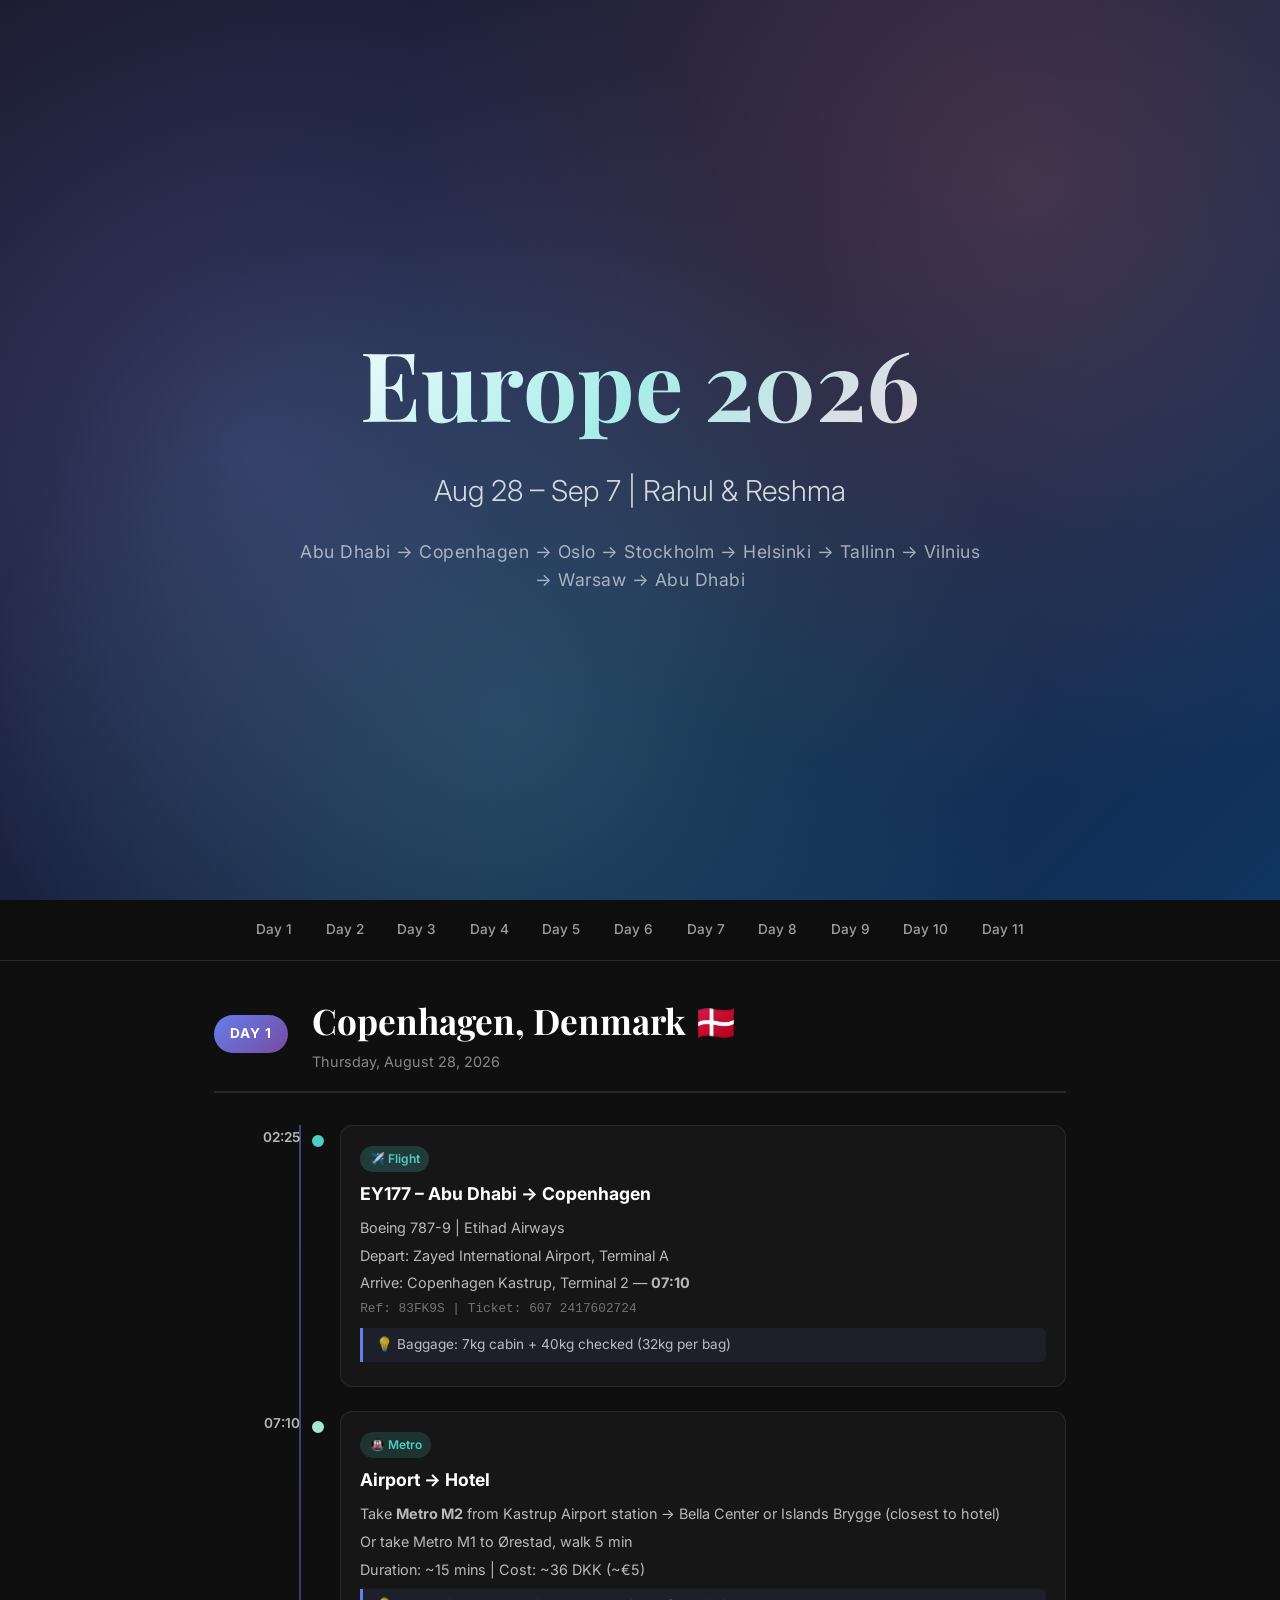
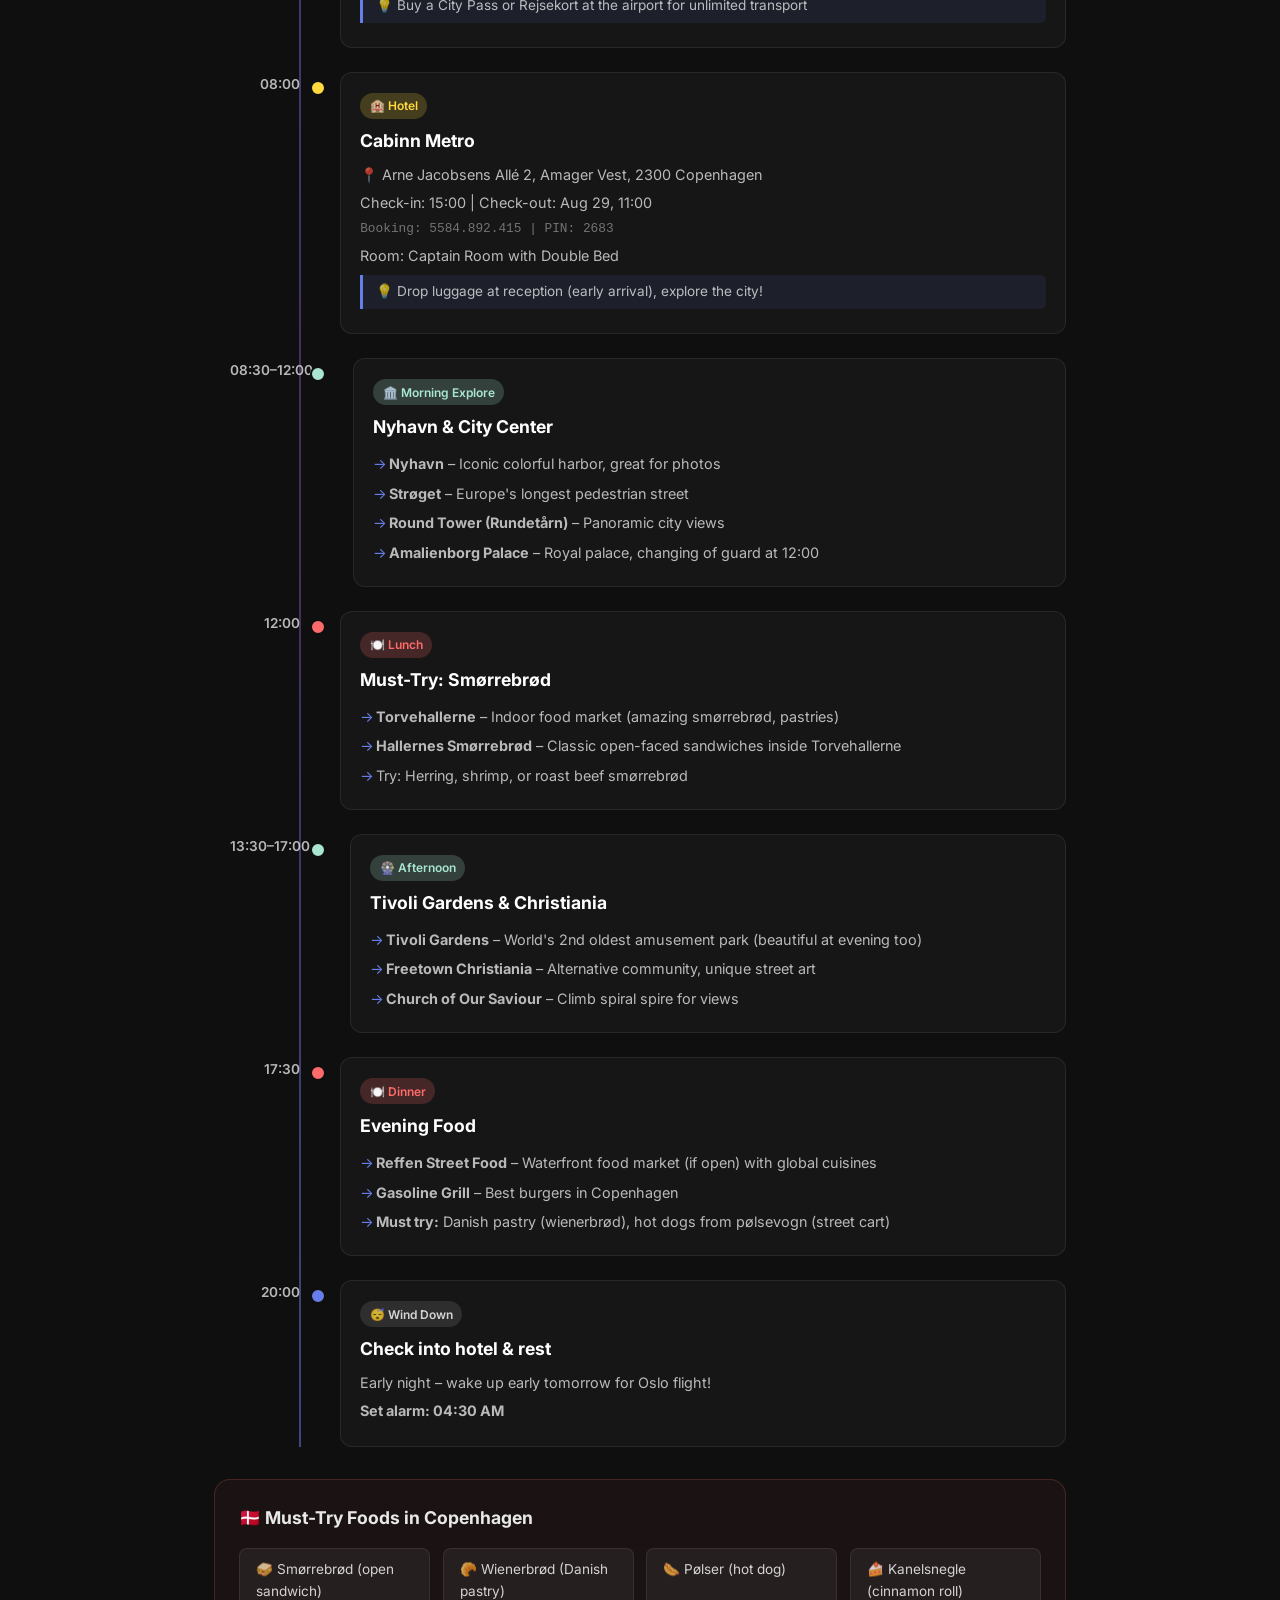
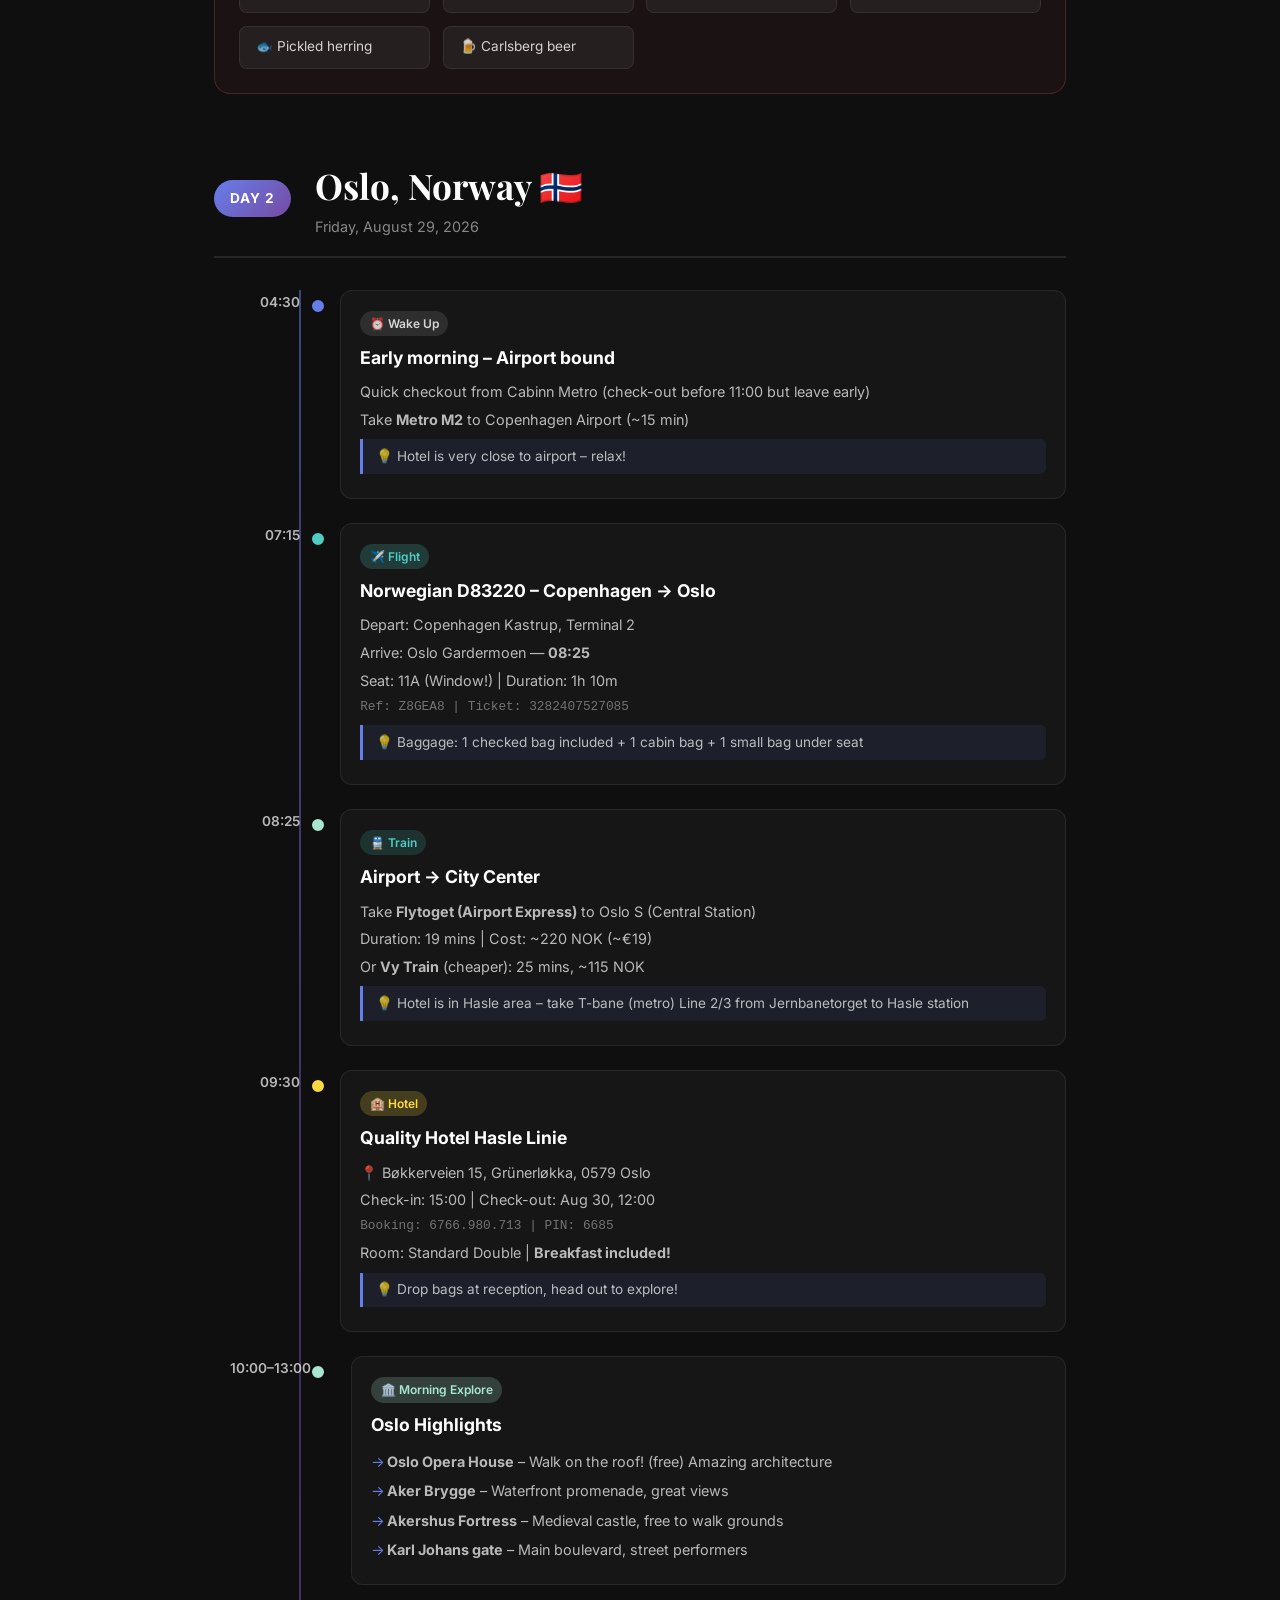
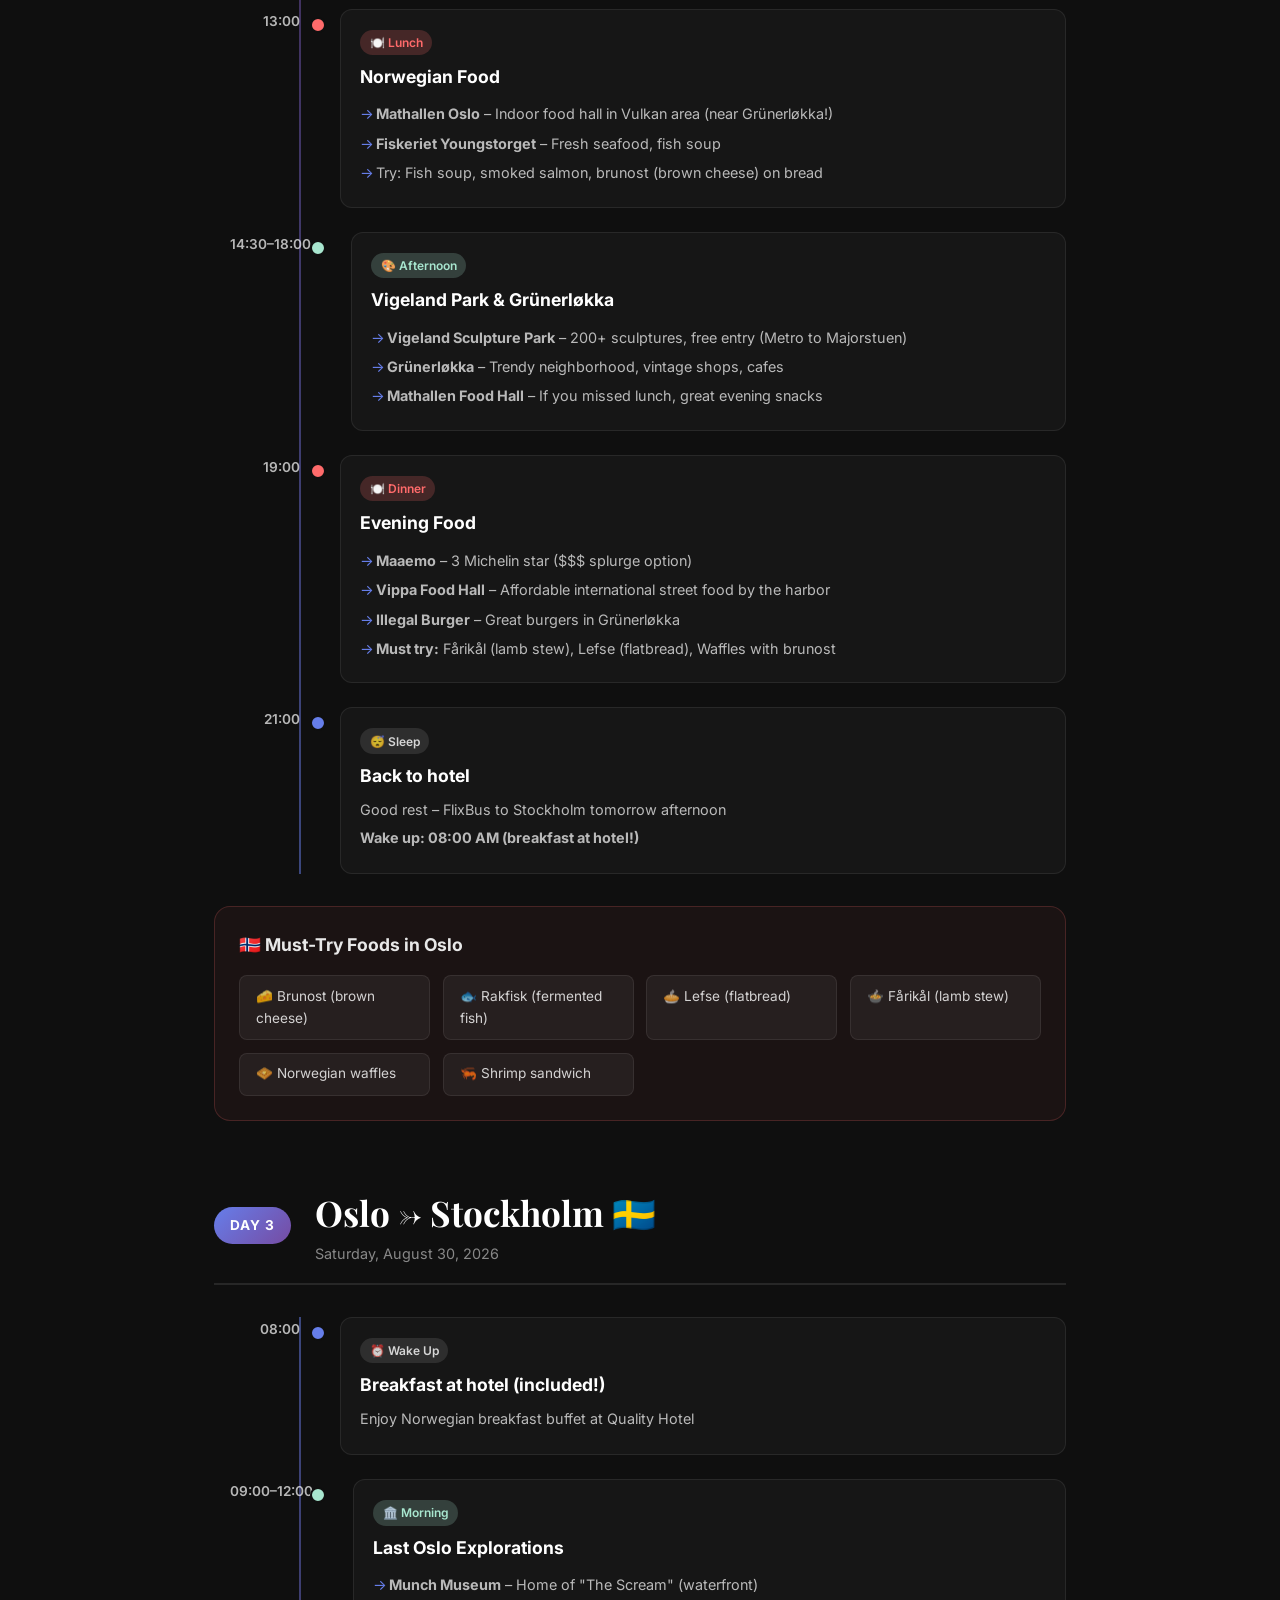
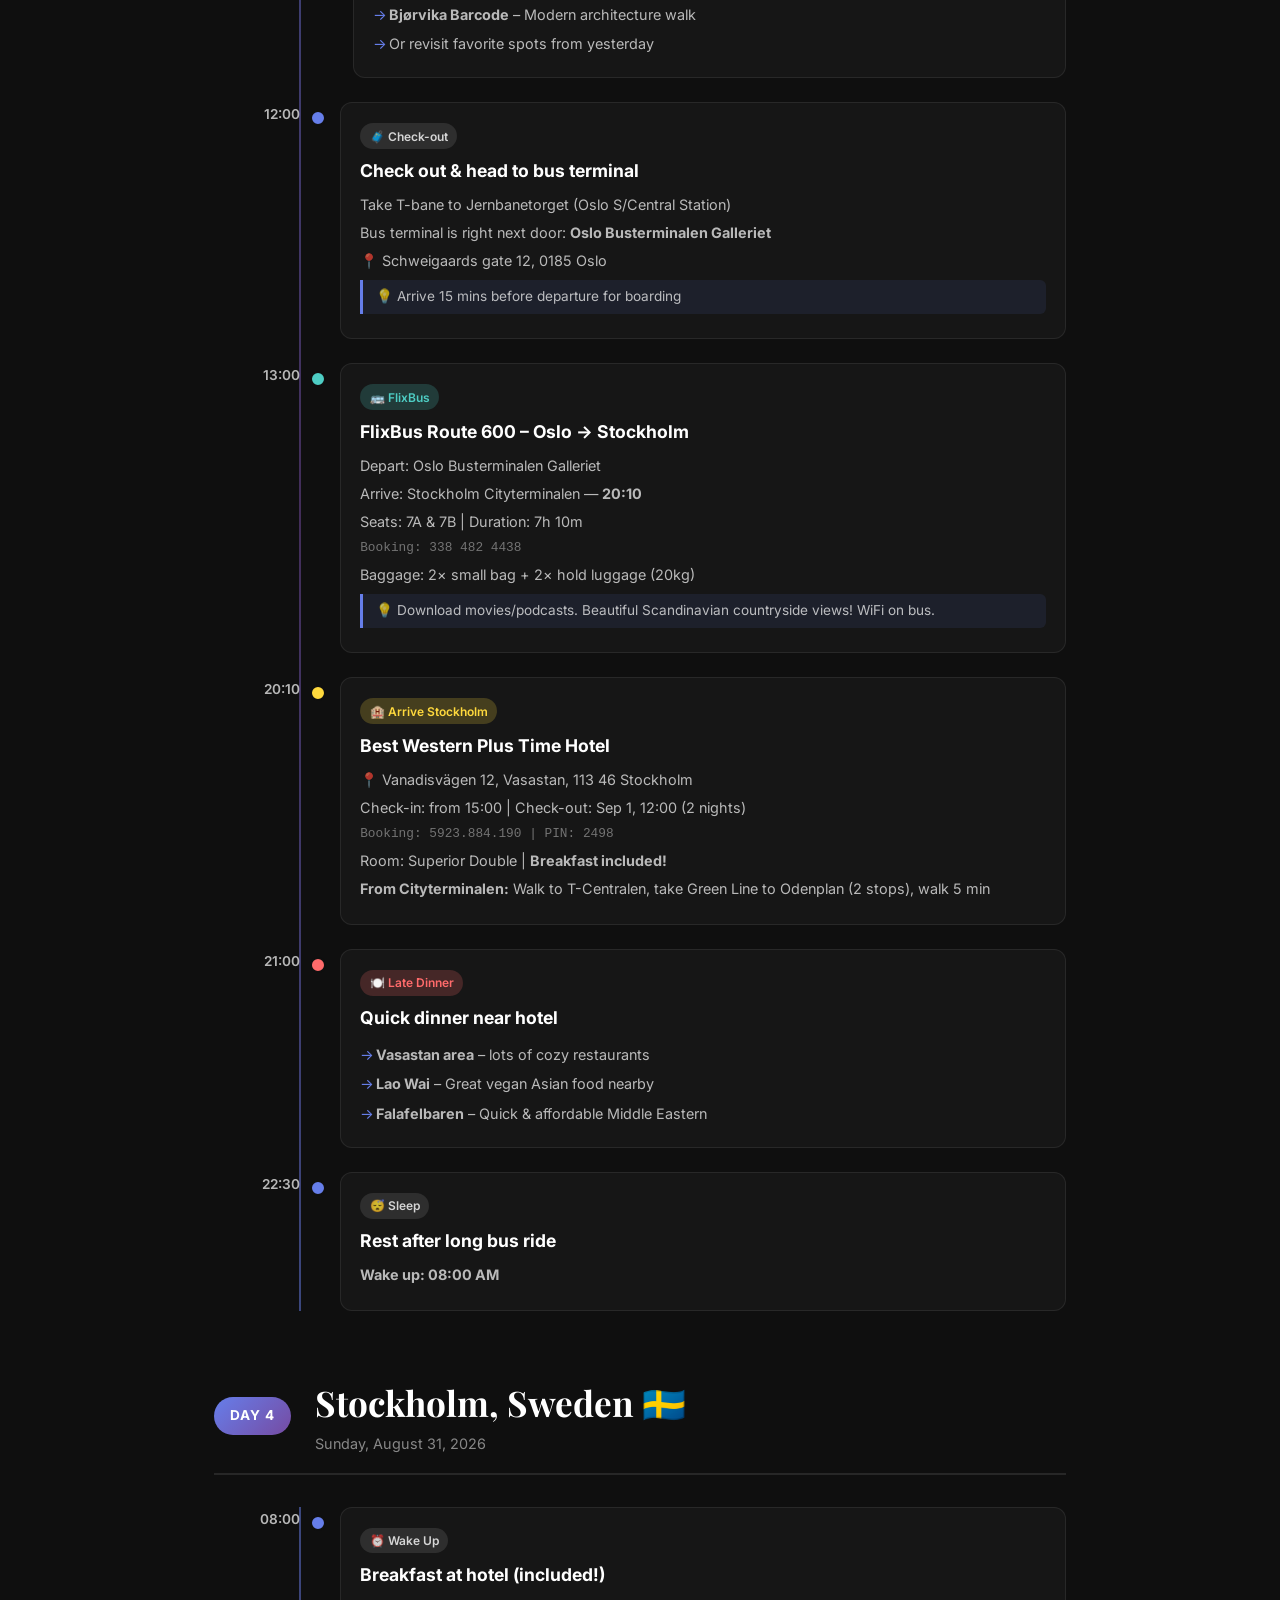
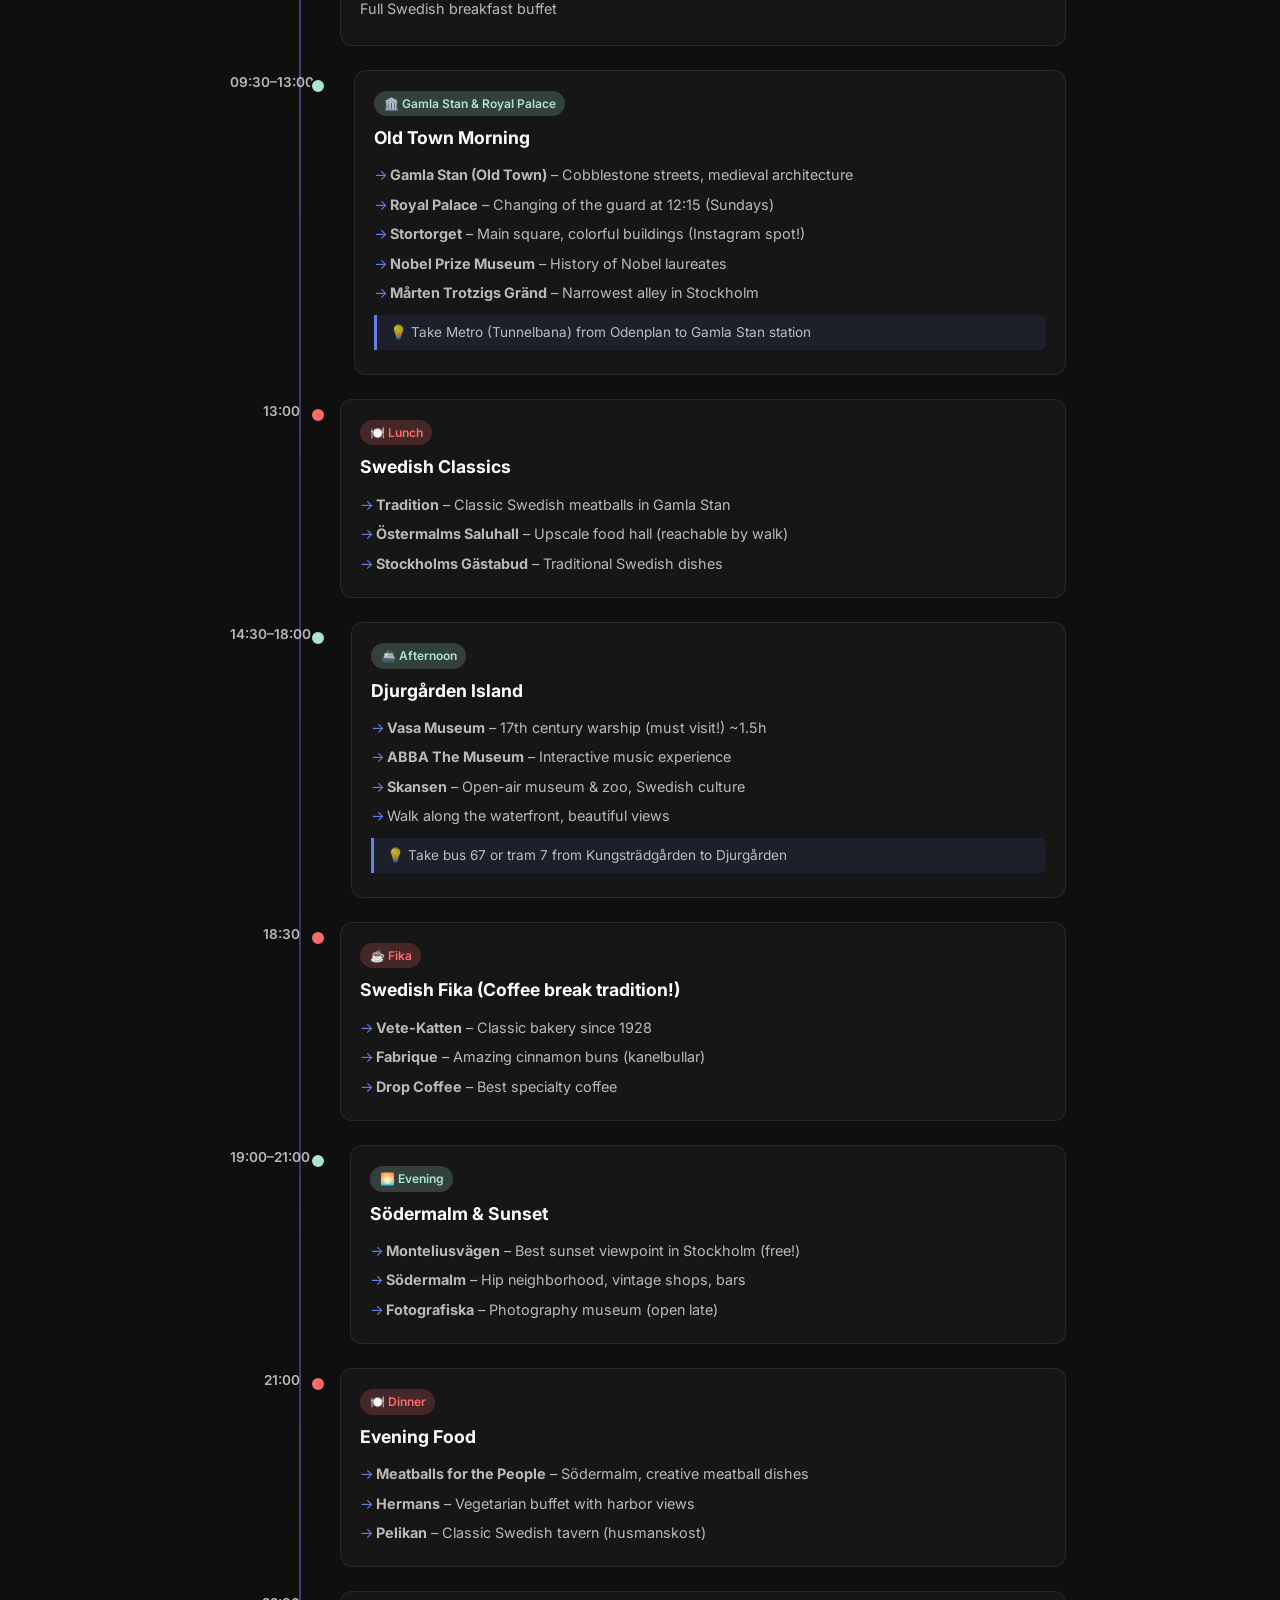
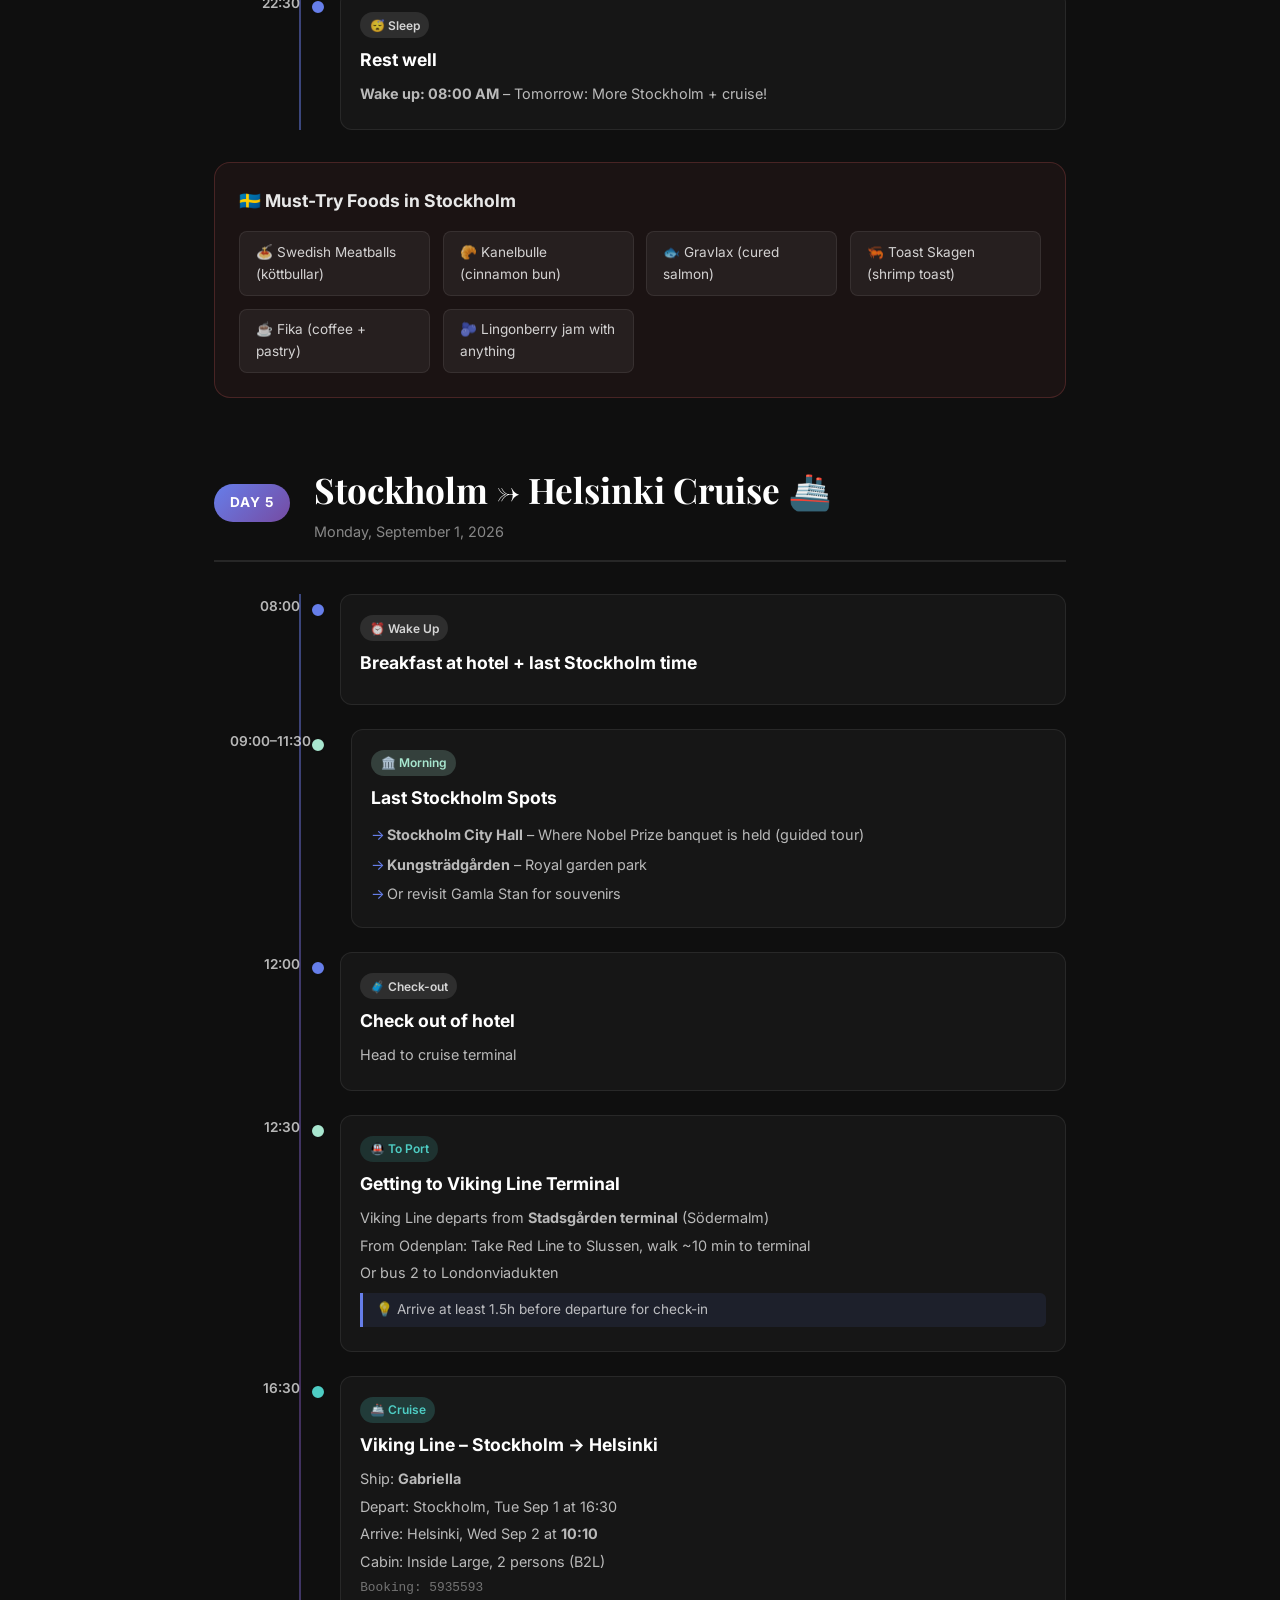
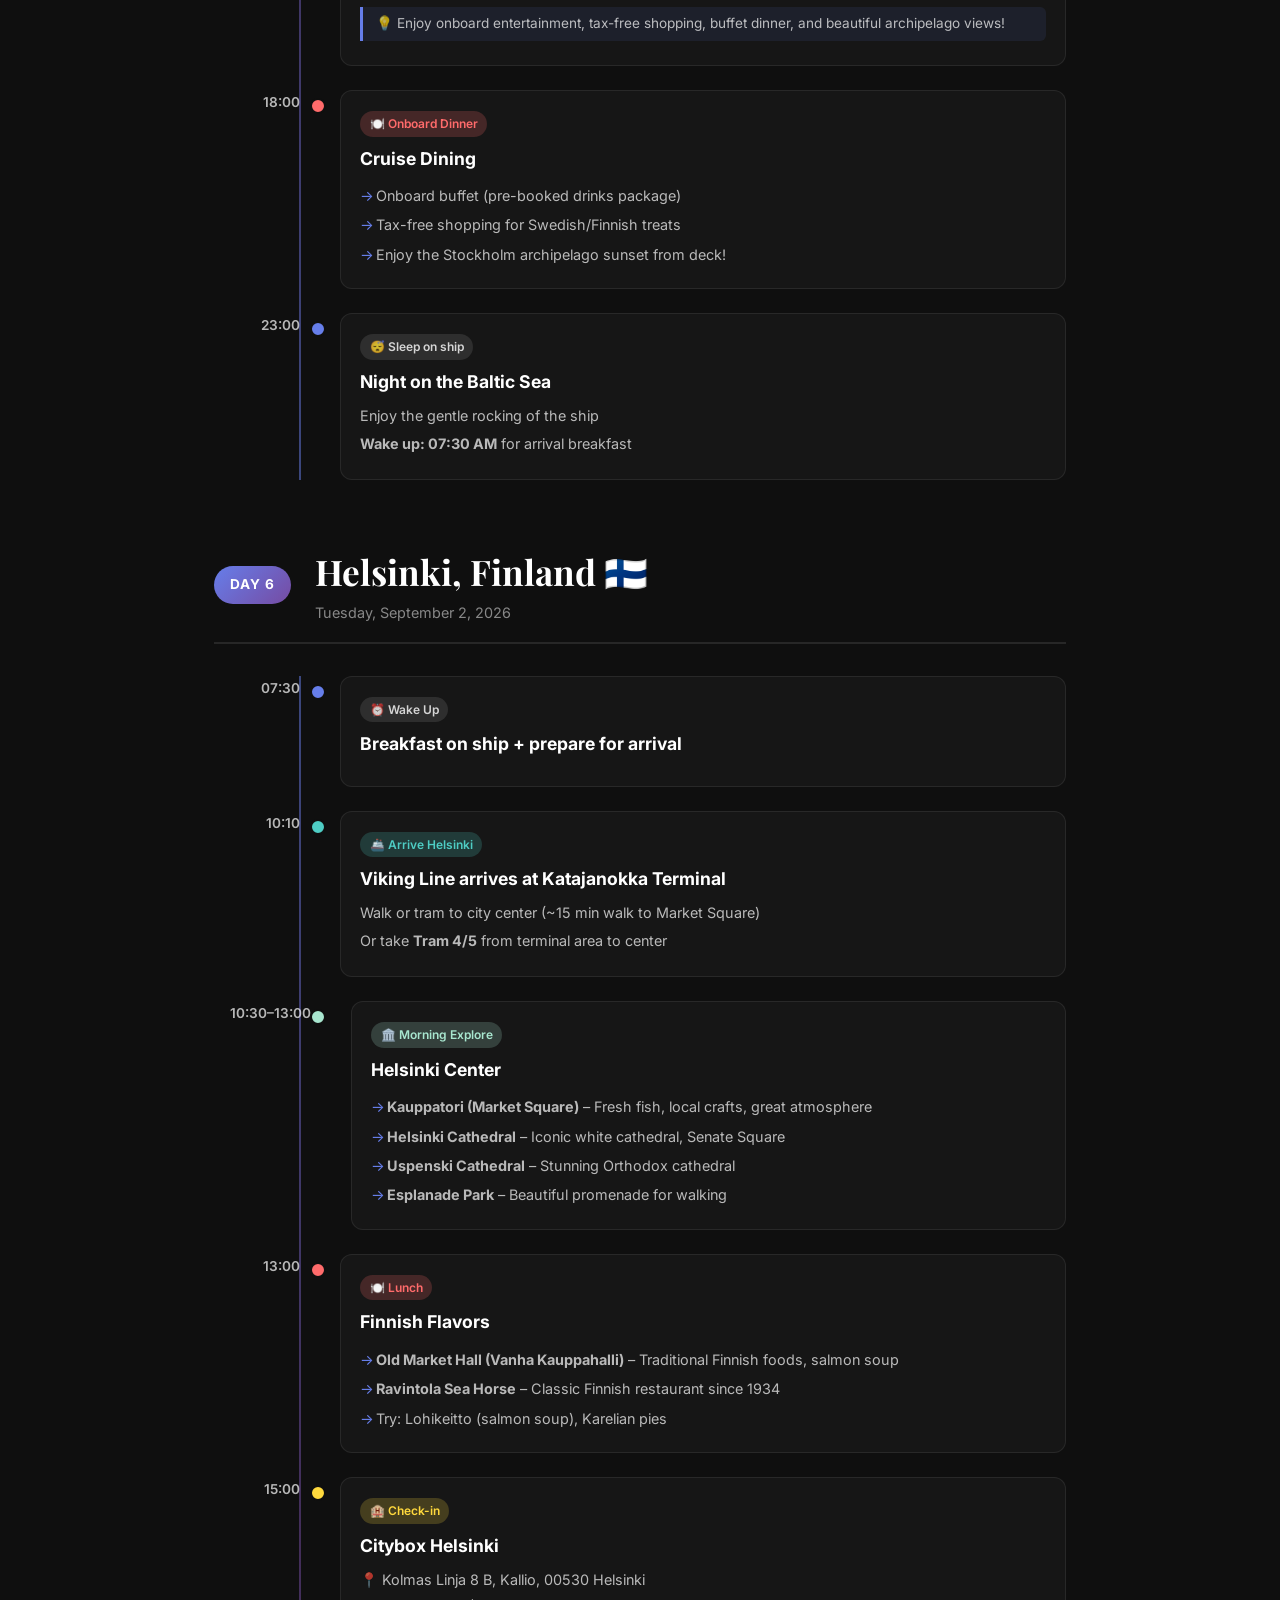
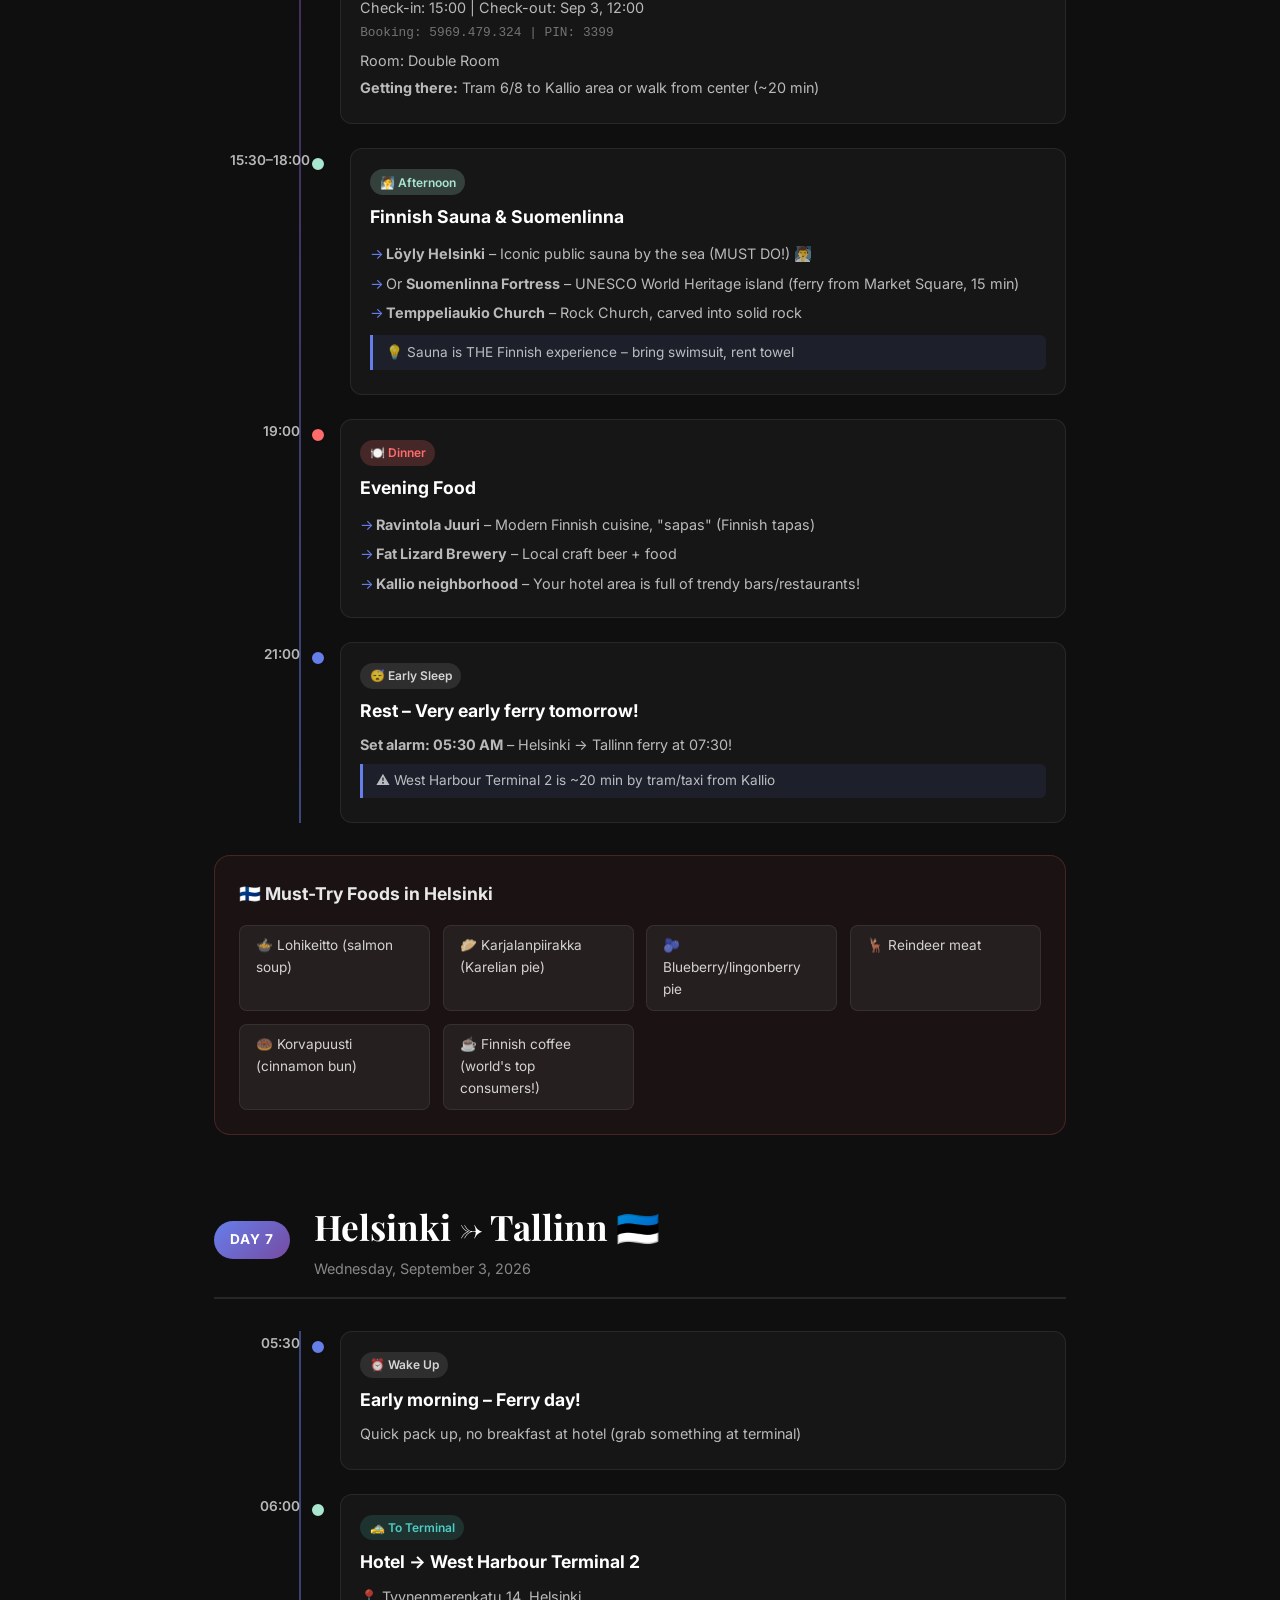
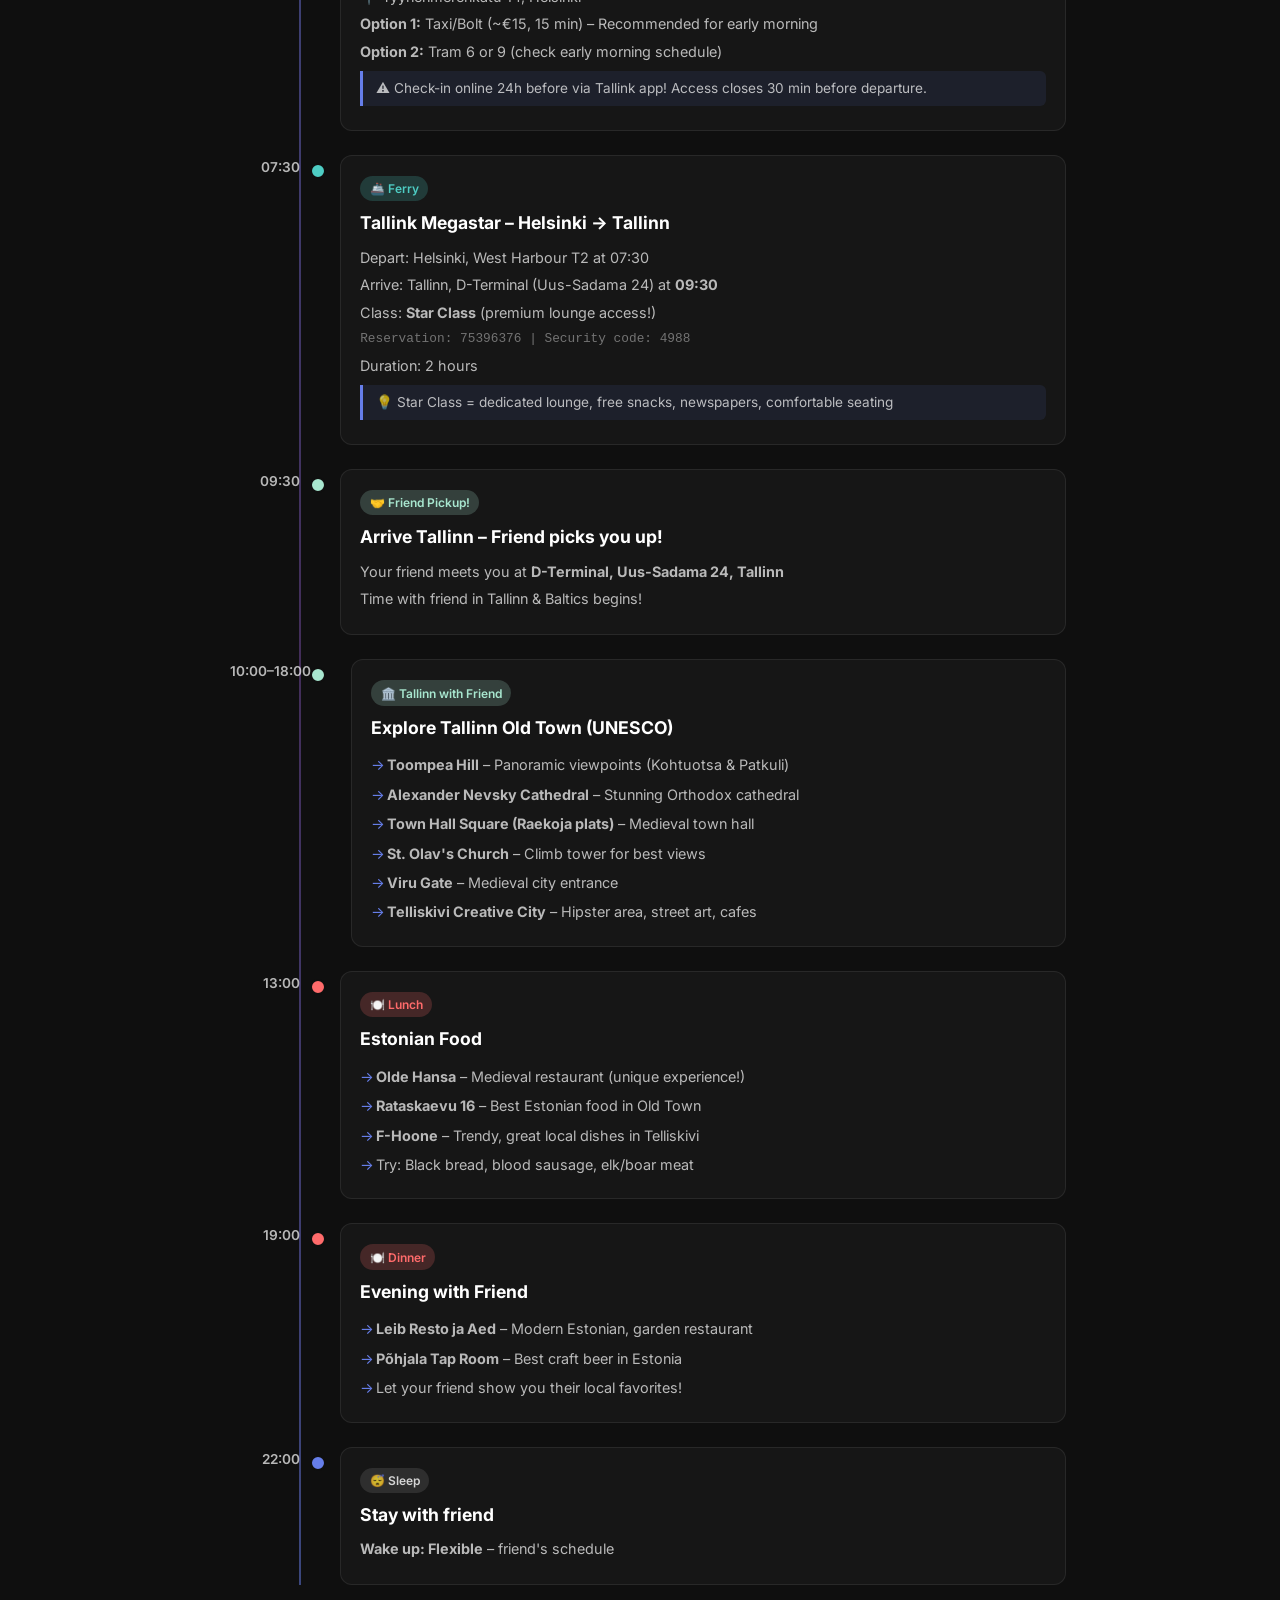
==== index.html @ aca9e987 "Initial commit: EU Trip 2026 travel website with full itinerary" ====
<!DOCTYPE html>
<html lang="en">
<head>
    <meta charset="UTF-8">
    <meta name="viewport" content="width=device-width, initial-scale=1.0">
    <title>EU Trip 2026 | Aug-Sep Itinerary</title>
    <link rel="stylesheet" href="style.css">
    <link rel="preconnect" href="https://fonts.googleapis.com">
    <link rel="preconnect" href="https://fonts.gstatic.com" crossorigin>
    <link href="https://fonts.googleapis.com/css2?family=Playfair+Display:wght@700&family=Inter:wght@300;400;500;600&display=swap" rel="stylesheet">
</head>
<body>
    <header class="hero">
        <div class="hero-overlay"></div>
        <div class="hero-content">
            <h1>Europe 2026</h1>
            <p class="subtitle">Aug 28 – Sep 7 | Rahul & Reshma</p>
            <p class="route-preview">Abu Dhabi → Copenhagen → Oslo → Stockholm → Helsinki → Tallinn → Vilnius → Warsaw → Abu Dhabi</p>
        </div>
    </header>

    <nav class="sticky-nav" id="navbar">
        <div class="nav-container">
            <a href="#day1">Day 1</a>
            <a href="#day2">Day 2</a>
            <a href="#day3">Day 3</a>
            <a href="#day4">Day 4</a>
            <a href="#day5">Day 5</a>
            <a href="#day6">Day 6</a>
            <a href="#day7">Day 7</a>
            <a href="#day8">Day 8</a>
            <a href="#day9">Day 9</a>
            <a href="#day10">Day 10</a>
            <a href="#day11">Day 11</a>
        </div>
    </nav>

    <main class="container">

        <!-- DAY 1: Aug 28 - Copenhagen -->
        <section class="day-card" id="day1">
            <div class="day-header">
                <div class="day-number">Day 1</div>
                <div class="day-info">
                    <h2>Copenhagen, Denmark 🇩🇰</h2>
                    <span class="date">Thursday, August 28, 2026</span>
                </div>
            </div>

            <div class="timeline">
                <div class="timeline-item transport">
                    <div class="time">02:25</div>
                    <div class="details">
                        <span class="badge flight">✈️ Flight</span>
                        <h3>EY177 – Abu Dhabi → Copenhagen</h3>
                        <p>Boeing 787-9 | Etihad Airways</p>
                        <p>Depart: Zayed International Airport, Terminal A</p>
                        <p>Arrive: Copenhagen Kastrup, Terminal 2 — <strong>07:10</strong></p>
                        <p class="ref">Ref: 83FK9S | Ticket: 607 2417602724</p>
                        <p class="tip">💡 Baggage: 7kg cabin + 40kg checked (32kg per bag)</p>
                    </div>
                </div>

                <div class="timeline-item activity">
                    <div class="time">07:10</div>
                    <div class="details">
                        <span class="badge transport-badge">🚇 Metro</span>
                        <h3>Airport → Hotel</h3>
                        <p>Take <strong>Metro M2</strong> from Kastrup Airport station → Bella Center or Islands Brygge (closest to hotel)</p>
                        <p>Or take Metro M1 to Ørestad, walk 5 min</p>
                        <p>Duration: ~15 mins | Cost: ~36 DKK (~€5)</p>
                        <p class="tip">💡 Buy a City Pass or Rejsekort at the airport for unlimited transport</p>
                    </div>
                </div>

                <div class="timeline-item stay">
                    <div class="time">08:00</div>
                    <div class="details">
                        <span class="badge hotel">🏨 Hotel</span>
                        <h3>Cabinn Metro</h3>
                        <p>📍 Arne Jacobsens Allé 2, Amager Vest, 2300 Copenhagen</p>
                        <p>Check-in: 15:00 | Check-out: Aug 29, 11:00</p>
                        <p class="ref">Booking: 5584.892.415 | PIN: 2683</p>
                        <p>Room: Captain Room with Double Bed</p>
                        <p class="tip">💡 Drop luggage at reception (early arrival), explore the city!</p>
                    </div>
                </div>

                <div class="timeline-item activity">
                    <div class="time">08:30–12:00</div>
                    <div class="details">
                        <span class="badge explore">🏛️ Morning Explore</span>
                        <h3>Nyhavn & City Center</h3>
                        <ul>
                            <li><strong>Nyhavn</strong> – Iconic colorful harbor, great for photos</li>
                            <li><strong>Strøget</strong> – Europe's longest pedestrian street</li>
                            <li><strong>Round Tower (Rundetårn)</strong> – Panoramic city views</li>
                            <li><strong>Amalienborg Palace</strong> – Royal palace, changing of guard at 12:00</li>
                        </ul>
                    </div>
                </div>

                <div class="timeline-item food">
                    <div class="time">12:00</div>
                    <div class="details">
                        <span class="badge food-badge">🍽️ Lunch</span>
                        <h3>Must-Try: Smørrebrød</h3>
                        <ul>
                            <li><strong>Torvehallerne</strong> – Indoor food market (amazing smørrebrød, pastries)</li>
                            <li><strong>Hallernes Smørrebrød</strong> – Classic open-faced sandwiches inside Torvehallerne</li>
                            <li>Try: Herring, shrimp, or roast beef smørrebrød</li>
                        </ul>
                    </div>
                </div>

                <div class="timeline-item activity">
                    <div class="time">13:30–17:00</div>
                    <div class="details">
                        <span class="badge explore">🎡 Afternoon</span>
                        <h3>Tivoli Gardens & Christiania</h3>
                        <ul>
                            <li><strong>Tivoli Gardens</strong> – World's 2nd oldest amusement park (beautiful at evening too)</li>
                            <li><strong>Freetown Christiania</strong> – Alternative community, unique street art</li>
                            <li><strong>Church of Our Saviour</strong> – Climb spiral spire for views</li>
                        </ul>
                    </div>
                </div>

                <div class="timeline-item food">
                    <div class="time">17:30</div>
                    <div class="details">
                        <span class="badge food-badge">🍽️ Dinner</span>
                        <h3>Evening Food</h3>
                        <ul>
                            <li><strong>Reffen Street Food</strong> – Waterfront food market (if open) with global cuisines</li>
                            <li><strong>Gasoline Grill</strong> – Best burgers in Copenhagen</li>
                            <li><strong>Must try:</strong> Danish pastry (wienerbrød), hot dogs from pølsevogn (street cart)</li>
                        </ul>
                    </div>
                </div>

                <div class="timeline-item">
                    <div class="time">20:00</div>
                    <div class="details">
                        <span class="badge">😴 Wind Down</span>
                        <h3>Check into hotel & rest</h3>
                        <p>Early night – wake up early tomorrow for Oslo flight!</p>
                        <p><strong>Set alarm: 04:30 AM</strong></p>
                    </div>
                </div>
            </div>

            <div class="must-eat">
                <h4>🇩🇰 Must-Try Foods in Copenhagen</h4>
                <div class="food-grid">
                    <div class="food-item">🥪 Smørrebrød (open sandwich)</div>
                    <div class="food-item">🥐 Wienerbrød (Danish pastry)</div>
                    <div class="food-item">🌭 Pølser (hot dog)</div>
                    <div class="food-item">🍰 Kanelsnegle (cinnamon roll)</div>
                    <div class="food-item">🐟 Pickled herring</div>
                    <div class="food-item">🍺 Carlsberg beer</div>
                </div>
            </div>
        </section>

        <!-- DAY 2: Aug 29 - Oslo -->
        <section class="day-card" id="day2">
            <div class="day-header">
                <div class="day-number">Day 2</div>
                <div class="day-info">
                    <h2>Oslo, Norway 🇳🇴</h2>
                    <span class="date">Friday, August 29, 2026</span>
                </div>
            </div>

            <div class="timeline">
                <div class="timeline-item">
                    <div class="time">04:30</div>
                    <div class="details">
                        <span class="badge">⏰ Wake Up</span>
                        <h3>Early morning – Airport bound</h3>
                        <p>Quick checkout from Cabinn Metro (check-out before 11:00 but leave early)</p>
                        <p>Take <strong>Metro M2</strong> to Copenhagen Airport (~15 min)</p>
                        <p class="tip">💡 Hotel is very close to airport – relax!</p>
                    </div>
                </div>

                <div class="timeline-item transport">
                    <div class="time">07:15</div>
                    <div class="details">
                        <span class="badge flight">✈️ Flight</span>
                        <h3>Norwegian D83220 – Copenhagen → Oslo</h3>
                        <p>Depart: Copenhagen Kastrup, Terminal 2</p>
                        <p>Arrive: Oslo Gardermoen — <strong>08:25</strong></p>
                        <p>Seat: 11A (Window!) | Duration: 1h 10m</p>
                        <p class="ref">Ref: Z8GEA8 | Ticket: 3282407527085</p>
                        <p class="tip">💡 Baggage: 1 checked bag included + 1 cabin bag + 1 small bag under seat</p>
                    </div>
                </div>

                <div class="timeline-item activity">
                    <div class="time">08:25</div>
                    <div class="details">
                        <span class="badge transport-badge">🚆 Train</span>
                        <h3>Airport → City Center</h3>
                        <p>Take <strong>Flytoget (Airport Express)</strong> to Oslo S (Central Station)</p>
                        <p>Duration: 19 mins | Cost: ~220 NOK (~€19)</p>
                        <p>Or <strong>Vy Train</strong> (cheaper): 25 mins, ~115 NOK</p>
                        <p class="tip">💡 Hotel is in Hasle area – take T-bane (metro) Line 2/3 from Jernbanetorget to Hasle station</p>
                    </div>
                </div>

                <div class="timeline-item stay">
                    <div class="time">09:30</div>
                    <div class="details">
                        <span class="badge hotel">🏨 Hotel</span>
                        <h3>Quality Hotel Hasle Linie</h3>
                        <p>📍 Bøkkerveien 15, Grünerløkka, 0579 Oslo</p>
                        <p>Check-in: 15:00 | Check-out: Aug 30, 12:00</p>
                        <p class="ref">Booking: 6766.980.713 | PIN: 6685</p>
                        <p>Room: Standard Double | <strong>Breakfast included!</strong></p>
                        <p class="tip">💡 Drop bags at reception, head out to explore!</p>
                    </div>
                </div>

                <div class="timeline-item activity">
                    <div class="time">10:00–13:00</div>
                    <div class="details">
                        <span class="badge explore">🏛️ Morning Explore</span>
                        <h3>Oslo Highlights</h3>
                        <ul>
                            <li><strong>Oslo Opera House</strong> – Walk on the roof! (free) Amazing architecture</li>
                            <li><strong>Aker Brygge</strong> – Waterfront promenade, great views</li>
                            <li><strong>Akershus Fortress</strong> – Medieval castle, free to walk grounds</li>
                            <li><strong>Karl Johans gate</strong> – Main boulevard, street performers</li>
                        </ul>
                    </div>
                </div>

                <div class="timeline-item food">
                    <div class="time">13:00</div>
                    <div class="details">
                        <span class="badge food-badge">🍽️ Lunch</span>
                        <h3>Norwegian Food</h3>
                        <ul>
                            <li><strong>Mathallen Oslo</strong> – Indoor food hall in Vulkan area (near Grünerløkka!)</li>
                            <li><strong>Fiskeriet Youngstorget</strong> – Fresh seafood, fish soup</li>
                            <li>Try: Fish soup, smoked salmon, brunost (brown cheese) on bread</li>
                        </ul>
                    </div>
                </div>

                <div class="timeline-item activity">
                    <div class="time">14:30–18:00</div>
                    <div class="details">
                        <span class="badge explore">🎨 Afternoon</span>
                        <h3>Vigeland Park & Grünerløkka</h3>
                        <ul>
                            <li><strong>Vigeland Sculpture Park</strong> – 200+ sculptures, free entry (Metro to Majorstuen)</li>
                            <li><strong>Grünerløkka</strong> – Trendy neighborhood, vintage shops, cafes</li>
                            <li><strong>Mathallen Food Hall</strong> – If you missed lunch, great evening snacks</li>
                        </ul>
                    </div>
                </div>

                <div class="timeline-item food">
                    <div class="time">19:00</div>
                    <div class="details">
                        <span class="badge food-badge">🍽️ Dinner</span>
                        <h3>Evening Food</h3>
                        <ul>
                            <li><strong>Maaemo</strong> – 3 Michelin star ($$$ splurge option)</li>
                            <li><strong>Vippa Food Hall</strong> – Affordable international street food by the harbor</li>
                            <li><strong>Illegal Burger</strong> – Great burgers in Grünerløkka</li>
                            <li><strong>Must try:</strong> Fårikål (lamb stew), Lefse (flatbread), Waffles with brunost</li>
                        </ul>
                    </div>
                </div>

                <div class="timeline-item">
                    <div class="time">21:00</div>
                    <div class="details">
                        <span class="badge">😴 Sleep</span>
                        <h3>Back to hotel</h3>
                        <p>Good rest – FlixBus to Stockholm tomorrow afternoon</p>
                        <p><strong>Wake up: 08:00 AM (breakfast at hotel!)</strong></p>
                    </div>
                </div>
            </div>

            <div class="must-eat">
                <h4>🇳🇴 Must-Try Foods in Oslo</h4>
                <div class="food-grid">
                    <div class="food-item">🧀 Brunost (brown cheese)</div>
                    <div class="food-item">🐟 Rakfisk (fermented fish)</div>
                    <div class="food-item">🥧 Lefse (flatbread)</div>
                    <div class="food-item">🍲 Fårikål (lamb stew)</div>
                    <div class="food-item">🧇 Norwegian waffles</div>
                    <div class="food-item">🦐 Shrimp sandwich</div>
                </div>
            </div>
        </section>

        <!-- DAY 3: Aug 30 - Oslo → Stockholm -->
        <section class="day-card" id="day3">
            <div class="day-header">
                <div class="day-number">Day 3</div>
                <div class="day-info">
                    <h2>Oslo → Stockholm 🇸🇪</h2>
                    <span class="date">Saturday, August 30, 2026</span>
                </div>
            </div>

            <div class="timeline">
                <div class="timeline-item">
                    <div class="time">08:00</div>
                    <div class="details">
                        <span class="badge">⏰ Wake Up</span>
                        <h3>Breakfast at hotel (included!)</h3>
                        <p>Enjoy Norwegian breakfast buffet at Quality Hotel</p>
                    </div>
                </div>

                <div class="timeline-item activity">
                    <div class="time">09:00–12:00</div>
                    <div class="details">
                        <span class="badge explore">🏛️ Morning</span>
                        <h3>Last Oslo Explorations</h3>
                        <ul>
                            <li><strong>Munch Museum</strong> – Home of "The Scream" (waterfront)</li>
                            <li><strong>Bjørvika Barcode</strong> – Modern architecture walk</li>
                            <li>Or revisit favorite spots from yesterday</li>
                        </ul>
                    </div>
                </div>

                <div class="timeline-item">
                    <div class="time">12:00</div>
                    <div class="details">
                        <span class="badge">🧳 Check-out</span>
                        <h3>Check out & head to bus terminal</h3>
                        <p>Take T-bane to Jernbanetorget (Oslo S/Central Station)</p>
                        <p>Bus terminal is right next door: <strong>Oslo Busterminalen Galleriet</strong></p>
                        <p>📍 Schweigaards gate 12, 0185 Oslo</p>
                        <p class="tip">💡 Arrive 15 mins before departure for boarding</p>
                    </div>
                </div>

                <div class="timeline-item transport">
                    <div class="time">13:00</div>
                    <div class="details">
                        <span class="badge bus">🚌 FlixBus</span>
                        <h3>FlixBus Route 600 – Oslo → Stockholm</h3>
                        <p>Depart: Oslo Busterminalen Galleriet</p>
                        <p>Arrive: Stockholm Cityterminalen — <strong>20:10</strong></p>
                        <p>Seats: 7A & 7B | Duration: 7h 10m</p>
                        <p class="ref">Booking: 338 482 4438</p>
                        <p>Baggage: 2× small bag + 2× hold luggage (20kg)</p>
                        <p class="tip">💡 Download movies/podcasts. Beautiful Scandinavian countryside views! WiFi on bus.</p>
                    </div>
                </div>

                <div class="timeline-item stay">
                    <div class="time">20:10</div>
                    <div class="details">
                        <span class="badge hotel">🏨 Arrive Stockholm</span>
                        <h3>Best Western Plus Time Hotel</h3>
                        <p>📍 Vanadisvägen 12, Vasastan, 113 46 Stockholm</p>
                        <p>Check-in: from 15:00 | Check-out: Sep 1, 12:00 (2 nights)</p>
                        <p class="ref">Booking: 5923.884.190 | PIN: 2498</p>
                        <p>Room: Superior Double | <strong>Breakfast included!</strong></p>
                        <p><strong>From Cityterminalen:</strong> Walk to T-Centralen, take Green Line to Odenplan (2 stops), walk 5 min</p>
                    </div>
                </div>

                <div class="timeline-item food">
                    <div class="time">21:00</div>
                    <div class="details">
                        <span class="badge food-badge">🍽️ Late Dinner</span>
                        <h3>Quick dinner near hotel</h3>
                        <ul>
                            <li><strong>Vasastan area</strong> – lots of cozy restaurants</li>
                            <li><strong>Lao Wai</strong> – Great vegan Asian food nearby</li>
                            <li><strong>Falafelbaren</strong> – Quick & affordable Middle Eastern</li>
                        </ul>
                    </div>
                </div>

                <div class="timeline-item">
                    <div class="time">22:30</div>
                    <div class="details">
                        <span class="badge">😴 Sleep</span>
                        <h3>Rest after long bus ride</h3>
                        <p><strong>Wake up: 08:00 AM</strong></p>
                    </div>
                </div>
            </div>
        </section>

        <!-- DAY 4: Aug 31 - Stockholm -->
        <section class="day-card" id="day4">
            <div class="day-header">
                <div class="day-number">Day 4</div>
                <div class="day-info">
                    <h2>Stockholm, Sweden 🇸🇪</h2>
                    <span class="date">Sunday, August 31, 2026</span>
                </div>
            </div>

            <div class="timeline">
                <div class="timeline-item">
                    <div class="time">08:00</div>
                    <div class="details">
                        <span class="badge">⏰ Wake Up</span>
                        <h3>Breakfast at hotel (included!)</h3>
                        <p>Full Swedish breakfast buffet</p>
                    </div>
                </div>

                <div class="timeline-item activity">
                    <div class="time">09:30–13:00</div>
                    <div class="details">
                        <span class="badge explore">🏛️ Gamla Stan & Royal Palace</span>
                        <h3>Old Town Morning</h3>
                        <ul>
                            <li><strong>Gamla Stan (Old Town)</strong> – Cobblestone streets, medieval architecture</li>
                            <li><strong>Royal Palace</strong> – Changing of the guard at 12:15 (Sundays)</li>
                            <li><strong>Stortorget</strong> – Main square, colorful buildings (Instagram spot!)</li>
                            <li><strong>Nobel Prize Museum</strong> – History of Nobel laureates</li>
                            <li><strong>Mårten Trotzigs Gränd</strong> – Narrowest alley in Stockholm</li>
                        </ul>
                        <p class="tip">💡 Take Metro (Tunnelbana) from Odenplan to Gamla Stan station</p>
                    </div>
                </div>

                <div class="timeline-item food">
                    <div class="time">13:00</div>
                    <div class="details">
                        <span class="badge food-badge">🍽️ Lunch</span>
                        <h3>Swedish Classics</h3>
                        <ul>
                            <li><strong>Tradition</strong> – Classic Swedish meatballs in Gamla Stan</li>
                            <li><strong>Östermalms Saluhall</strong> – Upscale food hall (reachable by walk)</li>
                            <li><strong>Stockholms Gästabud</strong> – Traditional Swedish dishes</li>
                        </ul>
                    </div>
                </div>

                <div class="timeline-item activity">
                    <div class="time">14:30–18:00</div>
                    <div class="details">
                        <span class="badge explore">🚢 Afternoon</span>
                        <h3>Djurgården Island</h3>
                        <ul>
                            <li><strong>Vasa Museum</strong> – 17th century warship (must visit!) ~1.5h</li>
                            <li><strong>ABBA The Museum</strong> – Interactive music experience</li>
                            <li><strong>Skansen</strong> – Open-air museum & zoo, Swedish culture</li>
                            <li>Walk along the waterfront, beautiful views</li>
                        </ul>
                        <p class="tip">💡 Take bus 67 or tram 7 from Kungsträdgården to Djurgården</p>
                    </div>
                </div>

                <div class="timeline-item food">
                    <div class="time">18:30</div>
                    <div class="details">
                        <span class="badge food-badge">☕ Fika</span>
                        <h3>Swedish Fika (Coffee break tradition!)</h3>
                        <ul>
                            <li><strong>Vete-Katten</strong> – Classic bakery since 1928</li>
                            <li><strong>Fabrique</strong> – Amazing cinnamon buns (kanelbullar)</li>
                            <li><strong>Drop Coffee</strong> – Best specialty coffee</li>
                        </ul>
                    </div>
                </div>

                <div class="timeline-item activity">
                    <div class="time">19:00–21:00</div>
                    <div class="details">
                        <span class="badge explore">🌅 Evening</span>
                        <h3>Södermalm & Sunset</h3>
                        <ul>
                            <li><strong>Monteliusvägen</strong> – Best sunset viewpoint in Stockholm (free!)</li>
                            <li><strong>Södermalm</strong> – Hip neighborhood, vintage shops, bars</li>
                            <li><strong>Fotografiska</strong> – Photography museum (open late)</li>
                        </ul>
                    </div>
                </div>

                <div class="timeline-item food">
                    <div class="time">21:00</div>
                    <div class="details">
                        <span class="badge food-badge">🍽️ Dinner</span>
                        <h3>Evening Food</h3>
                        <ul>
                            <li><strong>Meatballs for the People</strong> – Södermalm, creative meatball dishes</li>
                            <li><strong>Hermans</strong> – Vegetarian buffet with harbor views</li>
                            <li><strong>Pelikan</strong> – Classic Swedish tavern (husmanskost)</li>
                        </ul>
                    </div>
                </div>

                <div class="timeline-item">
                    <div class="time">22:30</div>
                    <div class="details">
                        <span class="badge">😴 Sleep</span>
                        <h3>Rest well</h3>
                        <p><strong>Wake up: 08:00 AM</strong> – Tomorrow: More Stockholm + cruise!</p>
                    </div>
                </div>
            </div>

            <div class="must-eat">
                <h4>🇸🇪 Must-Try Foods in Stockholm</h4>
                <div class="food-grid">
                    <div class="food-item">🍝 Swedish Meatballs (köttbullar)</div>
                    <div class="food-item">🥐 Kanelbulle (cinnamon bun)</div>
                    <div class="food-item">🐟 Gravlax (cured salmon)</div>
                    <div class="food-item">🦐 Toast Skagen (shrimp toast)</div>
                    <div class="food-item">☕ Fika (coffee + pastry)</div>
                    <div class="food-item">🫐 Lingonberry jam with anything</div>
                </div>
            </div>
        </section>

        <!-- DAY 5: Sep 1 - Stockholm → Helsinki Cruise -->
        <section class="day-card" id="day5">
            <div class="day-header">
                <div class="day-number">Day 5</div>
                <div class="day-info">
                    <h2>Stockholm → Helsinki Cruise 🚢</h2>
                    <span class="date">Monday, September 1, 2026</span>
                </div>
            </div>

            <div class="timeline">
                <div class="timeline-item">
                    <div class="time">08:00</div>
                    <div class="details">
                        <span class="badge">⏰ Wake Up</span>
                        <h3>Breakfast at hotel + last Stockholm time</h3>
                    </div>
                </div>

                <div class="timeline-item activity">
                    <div class="time">09:00–11:30</div>
                    <div class="details">
                        <span class="badge explore">🏛️ Morning</span>
                        <h3>Last Stockholm Spots</h3>
                        <ul>
                            <li><strong>Stockholm City Hall</strong> – Where Nobel Prize banquet is held (guided tour)</li>
                            <li><strong>Kungsträdgården</strong> – Royal garden park</li>
                            <li>Or revisit Gamla Stan for souvenirs</li>
                        </ul>
                    </div>
                </div>

                <div class="timeline-item">
                    <div class="time">12:00</div>
                    <div class="details">
                        <span class="badge">🧳 Check-out</span>
                        <h3>Check out of hotel</h3>
                        <p>Head to cruise terminal</p>
                    </div>
                </div>

                <div class="timeline-item activity">
                    <div class="time">12:30</div>
                    <div class="details">
                        <span class="badge transport-badge">🚇 To Port</span>
                        <h3>Getting to Viking Line Terminal</h3>
                        <p>Viking Line departs from <strong>Stadsgården terminal</strong> (Södermalm)</p>
                        <p>From Odenplan: Take Red Line to Slussen, walk ~10 min to terminal</p>
                        <p>Or bus 2 to Londonviadukten</p>
                        <p class="tip">💡 Arrive at least 1.5h before departure for check-in</p>
                    </div>
                </div>

                <div class="timeline-item transport">
                    <div class="time">16:30</div>
                    <div class="details">
                        <span class="badge cruise">🚢 Cruise</span>
                        <h3>Viking Line – Stockholm → Helsinki</h3>
                        <p>Ship: <strong>Gabriella</strong></p>
                        <p>Depart: Stockholm, Tue Sep 1 at 16:30</p>
                        <p>Arrive: Helsinki, Wed Sep 2 at <strong>10:10</strong></p>
                        <p>Cabin: Inside Large, 2 persons (B2L)</p>
                        <p class="ref">Booking: 5935593</p>
                        <p class="tip">💡 Enjoy onboard entertainment, tax-free shopping, buffet dinner, and beautiful archipelago views!</p>
                    </div>
                </div>

                <div class="timeline-item food">
                    <div class="time">18:00</div>
                    <div class="details">
                        <span class="badge food-badge">🍽️ Onboard Dinner</span>
                        <h3>Cruise Dining</h3>
                        <ul>
                            <li>Onboard buffet (pre-booked drinks package)</li>
                            <li>Tax-free shopping for Swedish/Finnish treats</li>
                            <li>Enjoy the Stockholm archipelago sunset from deck!</li>
                        </ul>
                    </div>
                </div>

                <div class="timeline-item">
                    <div class="time">23:00</div>
                    <div class="details">
                        <span class="badge">😴 Sleep on ship</span>
                        <h3>Night on the Baltic Sea</h3>
                        <p>Enjoy the gentle rocking of the ship</p>
                        <p><strong>Wake up: 07:30 AM</strong> for arrival breakfast</p>
                    </div>
                </div>
            </div>
        </section>

        <!-- DAY 6: Sep 2 - Helsinki -->
        <section class="day-card" id="day6">
            <div class="day-header">
                <div class="day-number">Day 6</div>
                <div class="day-info">
                    <h2>Helsinki, Finland 🇫🇮</h2>
                    <span class="date">Tuesday, September 2, 2026</span>
                </div>
            </div>

            <div class="timeline">
                <div class="timeline-item">
                    <div class="time">07:30</div>
                    <div class="details">
                        <span class="badge">⏰ Wake Up</span>
                        <h3>Breakfast on ship + prepare for arrival</h3>
                    </div>
                </div>

                <div class="timeline-item transport">
                    <div class="time">10:10</div>
                    <div class="details">
                        <span class="badge cruise">🚢 Arrive Helsinki</span>
                        <h3>Viking Line arrives at Katajanokka Terminal</h3>
                        <p>Walk or tram to city center (~15 min walk to Market Square)</p>
                        <p>Or take <strong>Tram 4/5</strong> from terminal area to center</p>
                    </div>
                </div>

                <div class="timeline-item activity">
                    <div class="time">10:30–13:00</div>
                    <div class="details">
                        <span class="badge explore">🏛️ Morning Explore</span>
                        <h3>Helsinki Center</h3>
                        <ul>
                            <li><strong>Kauppatori (Market Square)</strong> – Fresh fish, local crafts, great atmosphere</li>
                            <li><strong>Helsinki Cathedral</strong> – Iconic white cathedral, Senate Square</li>
                            <li><strong>Uspenski Cathedral</strong> – Stunning Orthodox cathedral</li>
                            <li><strong>Esplanade Park</strong> – Beautiful promenade for walking</li>
                        </ul>
                    </div>
                </div>

                <div class="timeline-item food">
                    <div class="time">13:00</div>
                    <div class="details">
                        <span class="badge food-badge">🍽️ Lunch</span>
                        <h3>Finnish Flavors</h3>
                        <ul>
                            <li><strong>Old Market Hall (Vanha Kauppahalli)</strong> – Traditional Finnish foods, salmon soup</li>
                            <li><strong>Ravintola Sea Horse</strong> – Classic Finnish restaurant since 1934</li>
                            <li>Try: Lohikeitto (salmon soup), Karelian pies</li>
                        </ul>
                    </div>
                </div>

                <div class="timeline-item stay">
                    <div class="time">15:00</div>
                    <div class="details">
                        <span class="badge hotel">🏨 Check-in</span>
                        <h3>Citybox Helsinki</h3>
                        <p>📍 Kolmas Linja 8 B, Kallio, 00530 Helsinki</p>
                        <p>Check-in: 15:00 | Check-out: Sep 3, 12:00</p>
                        <p class="ref">Booking: 5969.479.324 | PIN: 3399</p>
                        <p>Room: Double Room</p>
                        <p><strong>Getting there:</strong> Tram 6/8 to Kallio area or walk from center (~20 min)</p>
                    </div>
                </div>

                <div class="timeline-item activity">
                    <div class="time">15:30–18:00</div>
                    <div class="details">
                        <span class="badge explore">🧖 Afternoon</span>
                        <h3>Finnish Sauna & Suomenlinna</h3>
                        <ul>
                            <li><strong>Löyly Helsinki</strong> – Iconic public sauna by the sea (MUST DO!) 🧖‍♂️</li>
                            <li>Or <strong>Suomenlinna Fortress</strong> – UNESCO World Heritage island (ferry from Market Square, 15 min)</li>
                            <li><strong>Temppeliaukio Church</strong> – Rock Church, carved into solid rock</li>
                        </ul>
                        <p class="tip">💡 Sauna is THE Finnish experience – bring swimsuit, rent towel</p>
                    </div>
                </div>

                <div class="timeline-item food">
                    <div class="time">19:00</div>
                    <div class="details">
                        <span class="badge food-badge">🍽️ Dinner</span>
                        <h3>Evening Food</h3>
                        <ul>
                            <li><strong>Ravintola Juuri</strong> – Modern Finnish cuisine, "sapas" (Finnish tapas)</li>
                            <li><strong>Fat Lizard Brewery</strong> – Local craft beer + food</li>
                            <li><strong>Kallio neighborhood</strong> – Your hotel area is full of trendy bars/restaurants!</li>
                        </ul>
                    </div>
                </div>

                <div class="timeline-item">
                    <div class="time">21:00</div>
                    <div class="details">
                        <span class="badge">😴 Early Sleep</span>
                        <h3>Rest – Very early ferry tomorrow!</h3>
                        <p><strong>Set alarm: 05:30 AM</strong> – Helsinki → Tallinn ferry at 07:30!</p>
                        <p class="tip">⚠️ West Harbour Terminal 2 is ~20 min by tram/taxi from Kallio</p>
                    </div>
                </div>
            </div>

            <div class="must-eat">
                <h4>🇫🇮 Must-Try Foods in Helsinki</h4>
                <div class="food-grid">
                    <div class="food-item">🍲 Lohikeitto (salmon soup)</div>
                    <div class="food-item">🥟 Karjalanpiirakka (Karelian pie)</div>
                    <div class="food-item">🫐 Blueberry/lingonberry pie</div>
                    <div class="food-item">🦌 Reindeer meat</div>
                    <div class="food-item">🍩 Korvapuusti (cinnamon bun)</div>
                    <div class="food-item">☕ Finnish coffee (world's top consumers!)</div>
                </div>
            </div>
        </section>

        <!-- DAY 7: Sep 3 - Helsinki → Tallinn -->
        <section class="day-card" id="day7">
            <div class="day-header">
                <div class="day-number">Day 7</div>
                <div class="day-info">
                    <h2>Helsinki → Tallinn 🇪🇪</h2>
                    <span class="date">Wednesday, September 3, 2026</span>
                </div>
            </div>

            <div class="timeline">
                <div class="timeline-item">
                    <div class="time">05:30</div>
                    <div class="details">
                        <span class="badge">⏰ Wake Up</span>
                        <h3>Early morning – Ferry day!</h3>
                        <p>Quick pack up, no breakfast at hotel (grab something at terminal)</p>
                    </div>
                </div>

                <div class="timeline-item activity">
                    <div class="time">06:00</div>
                    <div class="details">
                        <span class="badge transport-badge">🚕 To Terminal</span>
                        <h3>Hotel → West Harbour Terminal 2</h3>
                        <p>📍 Tyynenmerenkatu 14, Helsinki</p>
                        <p><strong>Option 1:</strong> Taxi/Bolt (~€15, 15 min) – Recommended for early morning</p>
                        <p><strong>Option 2:</strong> Tram 6 or 9 (check early morning schedule)</p>
                        <p class="tip">⚠️ Check-in online 24h before via Tallink app! Access closes 30 min before departure.</p>
                    </div>
                </div>

                <div class="timeline-item transport">
                    <div class="time">07:30</div>
                    <div class="details">
                        <span class="badge cruise">🚢 Ferry</span>
                        <h3>Tallink Megastar – Helsinki → Tallinn</h3>
                        <p>Depart: Helsinki, West Harbour T2 at 07:30</p>
                        <p>Arrive: Tallinn, D-Terminal (Uus-Sadama 24) at <strong>09:30</strong></p>
                        <p>Class: <strong>Star Class</strong> (premium lounge access!)</p>
                        <p class="ref">Reservation: 75396376 | Security code: 4988</p>
                        <p>Duration: 2 hours</p>
                        <p class="tip">💡 Star Class = dedicated lounge, free snacks, newspapers, comfortable seating</p>
                    </div>
                </div>

                <div class="timeline-item activity">
                    <div class="time">09:30</div>
                    <div class="details">
                        <span class="badge explore">🤝 Friend Pickup!</span>
                        <h3>Arrive Tallinn – Friend picks you up!</h3>
                        <p>Your friend meets you at <strong>D-Terminal, Uus-Sadama 24, Tallinn</strong></p>
                        <p>Time with friend in Tallinn & Baltics begins!</p>
                    </div>
                </div>

                <div class="timeline-item activity">
                    <div class="time">10:00–18:00</div>
                    <div class="details">
                        <span class="badge explore">🏛️ Tallinn with Friend</span>
                        <h3>Explore Tallinn Old Town (UNESCO)</h3>
                        <ul>
                            <li><strong>Toompea Hill</strong> – Panoramic viewpoints (Kohtuotsa & Patkuli)</li>
                            <li><strong>Alexander Nevsky Cathedral</strong> – Stunning Orthodox cathedral</li>
                            <li><strong>Town Hall Square (Raekoja plats)</strong> – Medieval town hall</li>
                            <li><strong>St. Olav's Church</strong> – Climb tower for best views</li>
                            <li><strong>Viru Gate</strong> – Medieval city entrance</li>
                            <li><strong>Telliskivi Creative City</strong> – Hipster area, street art, cafes</li>
                        </ul>
                    </div>
                </div>

                <div class="timeline-item food">
                    <div class="time">13:00</div>
                    <div class="details">
                        <span class="badge food-badge">🍽️ Lunch</span>
                        <h3>Estonian Food</h3>
                        <ul>
                            <li><strong>Olde Hansa</strong> – Medieval restaurant (unique experience!)</li>
                            <li><strong>Rataskaevu 16</strong> – Best Estonian food in Old Town</li>
                            <li><strong>F-Hoone</strong> – Trendy, great local dishes in Telliskivi</li>
                            <li>Try: Black bread, blood sausage, elk/boar meat</li>
                        </ul>
                    </div>
                </div>

                <div class="timeline-item food">
                    <div class="time">19:00</div>
                    <div class="details">
                        <span class="badge food-badge">🍽️ Dinner</span>
                        <h3>Evening with Friend</h3>
                        <ul>
                            <li><strong>Leib Resto ja Aed</strong> – Modern Estonian, garden restaurant</li>
                            <li><strong>Põhjala Tap Room</strong> – Best craft beer in Estonia</li>
                            <li>Let your friend show you their local favorites!</li>
                        </ul>
                    </div>
                </div>

                <div class="timeline-item">
                    <div class="time">22:00</div>
                    <div class="details">
                        <span class="badge">😴 Sleep</span>
                        <h3>Stay with friend</h3>
                        <p><strong>Wake up: Flexible</strong> – friend's schedule</p>
                    </div>
                </div>
            </div>

            <div class="must-eat">
                <h4>🇪🇪 Must-Try Foods in Tallinn</h4>
                <div class="food-grid">
                    <div class="food-item">🍞 Leib (black rye bread)</div>
                    <div class="food-item">🩸 Verivorst (blood sausage)</div>
                    <div class="food-item">🥔 Mulgikapsad (pork & sauerkraut)</div>
                    <div class="food-item">🍺 Vana Tallinn (liqueur)</div>
                    <div class="food-item">🐟 Smoked sprats</div>
                    <div class="food-item">🫒 Kohuke (chocolate curd bar)</div>
                </div>
            </div>
        </section>

        <!-- DAY 8: Sep 4 - Tallinn with Friend -->
        <section class="day-card" id="day8">
            <div class="day-header">
                <div class="day-number">Day 8</div>
                <div class="day-info">
                    <h2>Tallinn with Friend 🇪🇪</h2>
                    <span class="date">Thursday, September 4, 2026</span>
                </div>
            </div>

            <div class="timeline">
                <div class="timeline-item">
                    <div class="time">09:00</div>
                    <div class="details">
                        <span class="badge">⏰ Wake Up</span>
                        <h3>Relaxed morning with friend</h3>
                    </div>
                </div>

                <div class="timeline-item activity">
                    <div class="time">10:00–18:00</div>
                    <div class="details">
                        <span class="badge explore">🌊 Day Explore</span>
                        <h3>Tallinn Beyond Old Town</h3>
                        <ul>
                            <li><strong>Kadriorg Park & Palace</strong> – Beautiful baroque palace + KUMU Art Museum</li>
                            <li><strong>Pirita Beach</strong> – Seaside walk, sailing center views</li>
                            <li><strong>Tallinn TV Tower</strong> – 170m high, observation deck</li>
                            <li><strong>Kalamaja</strong> – Trendy district, wooden houses, hipster vibes</li>
                            <li><strong>Lennusadam Seaplane Harbour</strong> – Maritime museum in seaplane hangars</li>
                            <li><strong>Balti Jaama Turg</strong> – Market for local food & crafts</li>
                        </ul>
                        <p class="tip">💡 Ask your friend for hidden gems! Locals always know the best spots.</p>
                    </div>
                </div>

                <div class="timeline-item food">
                    <div class="time">13:00</div>
                    <div class="details">
                        <span class="badge food-badge">🍽️ Lunch</span>
                        <h3>Local Spots</h3>
                        <ul>
                            <li><strong>Fotografiska Tallinn</strong> – Restaurant with great views</li>
                            <li><strong>NOP</strong> – Organic food in Kalamaja</li>
                            <li><strong>Moon</strong> – Modern Estonian kitchen</li>
                        </ul>
                    </div>
                </div>

                <div class="timeline-item food">
                    <div class="time">19:00</div>
                    <div class="details">
                        <span class="badge food-badge">🍽️ Farewell Dinner</span>
                        <h3>Last evening with friend</h3>
                        <ul>
                            <li>Friend's choice – local favorite restaurant</li>
                            <li><strong>Sfäär</strong> – Fine dining Estonian</li>
                            <li><strong>RØST</strong> – Nordic bistro</li>
                        </ul>
                    </div>
                </div>

                <div class="timeline-item">
                    <div class="time">22:00</div>
                    <div class="details">
                        <span class="badge">😴 Sleep</span>
                        <h3>Early rest – Road trip to Vilnius tomorrow!</h3>
                        <p><strong>Wake up: 07:00 AM</strong> – Friend drives you to Vilnius</p>
                        <p class="tip">💡 Tallinn → Vilnius drive is ~6 hours. Plan to leave by 08:00-09:00 to reach by afternoon.</p>
                    </div>
                </div>
            </div>
        </section>

        <!-- DAY 9: Sep 5 - Tallinn → Vilnius → Warsaw -->
        <section class="day-card" id="day9">
            <div class="day-header">
                <div class="day-number">Day 9</div>
                <div class="day-info">
                    <h2>Tallinn → Vilnius → Warsaw 🇱🇹🇵🇱</h2>
                    <span class="date">Friday, September 5, 2026</span>
                </div>
            </div>

            <div class="timeline">
                <div class="timeline-item">
                    <div class="time">07:00</div>
                    <div class="details">
                        <span class="badge">⏰ Wake Up</span>
                        <h3>Pack up, breakfast with friend</h3>
                    </div>
                </div>

                <div class="timeline-item transport">
                    <div class="time">08:00–14:00</div>
                    <div class="details">
                        <span class="badge transport-badge">🚗 Road Trip</span>
                        <h3>Friend drives: Tallinn → Vilnius</h3>
                        <p>Distance: ~600 km | Duration: ~6 hours (with stops)</p>
                        <p>Route: Tallinn → Pärnu → Riga (Latvia) → Vilnius</p>
                        <p class="tip">💡 Beautiful drive through Baltic countryside! Stop in Riga for coffee if time allows.</p>
                    </div>
                </div>

                <div class="timeline-item activity">
                    <div class="time">14:00–17:00</div>
                    <div class="details">
                        <span class="badge explore">🏛️ Quick Vilnius</span>
                        <h3>Explore Vilnius (before bus)</h3>
                        <ul>
                            <li><strong>Vilnius Old Town</strong> – UNESCO World Heritage, baroque architecture</li>
                            <li><strong>Gediminas Castle Tower</strong> – Quick walk up for panoramic views</li>
                            <li><strong>Gate of Dawn</strong> – Famous religious icon</li>
                            <li><strong>Užupis Republic</strong> – Quirky artist neighborhood (has its own "constitution"!)</li>
                            <li><strong>Vilnius Cathedral</strong> – Main square</li>
                        </ul>
                        <p class="tip">💡 Vilnius is very walkable – Old Town is compact!</p>
                    </div>
                </div>

                <div class="timeline-item food">
                    <div class="time">17:00</div>
                    <div class="details">
                        <span class="badge food-badge">🍽️ Early Dinner</span>
                        <h3>Lithuanian Food (before bus!)</h3>
                        <ul>
                            <li><strong>Etno Dvaras</strong> – Traditional Lithuanian (cepelinai!)</li>
                            <li><strong>Šnekutis</strong> – Cheap, authentic Lithuanian beer & food</li>
                            <li>Must try: <strong>Cepelinai</strong> (potato dumplings), <strong>Šaltibarščiai</strong> (cold beet soup)</li>
                        </ul>
                    </div>
                </div>

                <div class="timeline-item transport">
                    <div class="time">18:40</div>
                    <div class="details">
                        <span class="badge bus">🚌 FlixBus</span>
                        <h3>FlixBus N1301 – Vilnius → Warsaw</h3>
                        <p>Depart: <strong>Vilnius Bus Station, Platform 15</strong></p>
                        <p>📍 Sodų g. 22, 03211 Vilnius</p>
                        <p>Arrive: Warsaw, Metro Marymont — <strong>00:45 (Sep 6)</strong></p>
                        <p>Duration: 6h 5m | Direction: Trieste</p>
                        <p class="ref">Booking: 338 173 4081</p>
                        <p>Baggage: 2× small bag + 2× hold luggage (20kg)</p>
                        <p class="tip">💡 Night bus – try to sleep! Download entertainment. Carry valid passport.</p>
                    </div>
                </div>

                <div class="timeline-item">
                    <div class="time">00:45</div>
                    <div class="details">
                        <span class="badge">🌙 Arrive Warsaw</span>
                        <h3>Late night arrival</h3>
                        <p>Arrive at <strong>Warsaw, Metro Marymont</strong> (ul. Włościańska 39)</p>
                        <p><strong>To hotel:</strong> Take taxi/Bolt (~20 min, ~40-50 PLN) to Hampton By Hilton Warsaw Reduta</p>
                        <p>Or Metro (if still running): Marymont → Centrum → bus to hotel area</p>
                        <p class="tip">💡 At this hour, taxi/Bolt is safest and fastest option</p>
                    </div>
                </div>
            </div>

            <div class="must-eat">
                <h4>🇱🇹 Must-Try Foods in Vilnius</h4>
                <div class="food-grid">
                    <div class="food-item">🥟 Cepelinai (potato dumplings)</div>
                    <div class="food-item">🥣 Šaltibarščiai (cold beet soup)</div>
                    <div class="food-item">🥔 Bulviniai blynai (potato pancakes)</div>
                    <div class="food-item">🍞 Kepta duona (fried bread)</div>
                    <div class="food-item">🧀 Varškės spurgos (curd donuts)</div>
                    <div class="food-item">🍺 Lithuanian craft beer</div>
                </div>
            </div>
        </section>

        <!-- DAY 10: Sep 6 - Warsaw -->
        <section class="day-card" id="day10">
            <div class="day-header">
                <div class="day-number">Day 10</div>
                <div class="day-info">
                    <h2>Warsaw, Poland 🇵🇱</h2>
                    <span class="date">Saturday, September 6, 2026</span>
                </div>
            </div>

            <div class="timeline">
                <div class="timeline-item stay">
                    <div class="time">01:00</div>
                    <div class="details">
                        <span class="badge hotel">🏨 Late Check-in</span>
                        <h3>Hampton By Hilton Warsaw Reduta</h3>
                        <p>📍 ul. Mszczonowska 5, Ochota, 02-337 Warsaw</p>
                        <p>Check-in: Late night | Check-out: Sep 7, 11:00</p>
                        <p class="ref">Booking: 6616.730.479 | PIN: 7154</p>
                        <p>Room: King Room | <strong>Breakfast included!</strong></p>
                    </div>
                </div>

                <div class="timeline-item">
                    <div class="time">09:30</div>
                    <div class="details">
                        <span class="badge">⏰ Wake Up (sleep in!)</span>
                        <h3>Recover from overnight bus</h3>
                        <p>Enjoy hotel breakfast buffet (Hampton Hilton = good breakfast!)</p>
                    </div>
                </div>

                <div class="timeline-item activity">
                    <div class="time">11:00–14:00</div>
                    <div class="details">
                        <span class="badge explore">🏛️ Morning Explore</span>
                        <h3>Warsaw Old Town</h3>
                        <ul>
                            <li><strong>Warsaw Old Town (Stare Miasto)</strong> – Rebuilt after WWII, UNESCO site</li>
                            <li><strong>Royal Castle</strong> – Stunning interiors, Castle Square</li>
                            <li><strong>Market Square (Rynek)</strong> – Colorful buildings, Mermaid statue</li>
                            <li><strong>Barbican</strong> – Medieval fortification</li>
                            <li><strong>St. John's Cathedral</strong> – Gothic architecture</li>
                        </ul>
                        <p><strong>Getting there:</strong> Bus/tram from hotel area to Stare Miasto or Metro to Ratusz Arsenał</p>
                    </div>
                </div>

                <div class="timeline-item food">
                    <div class="time">14:00</div>
                    <div class="details">
                        <span class="badge food-badge">🍽️ Lunch</span>
                        <h3>Polish Classics</h3>
                        <ul>
                            <li><strong>Zapiecek</strong> – Best pierogi in Warsaw (Old Town)</li>
                            <li><strong>Bar Mleczny (Milk Bar)</strong> – Authentic communist-era canteen, super cheap & delicious</li>
                            <li><strong>Bar Bambino</strong> – Legendary milk bar (ul. Hoża 19)</li>
                            <li>Must try: <strong>Pierogi</strong>, <strong>Żurek</strong> (sour rye soup), <strong>Bigos</strong> (hunter's stew)</li>
                        </ul>
                    </div>
                </div>

                <div class="timeline-item activity">
                    <div class="time">15:30–18:30</div>
                    <div class="details">
                        <span class="badge explore">🌆 Afternoon</span>
                        <h3>Modern Warsaw & History</h3>
                        <ul>
                            <li><strong>Palace of Culture & Science</strong> – Soviet-era skyscraper, observation deck</li>
                            <li><strong>Warsaw Rising Museum</strong> – Powerful WWII history (allow 2h)</li>
                            <li><strong>Łazienki Park</strong> – Beautiful royal park, Chopin statue, peacocks!</li>
                            <li><strong>Nowy Świat street</strong> – Elegant shopping & dining street</li>
                            <li><strong>Copernicus Science Centre</strong> – Interactive science museum</li>
                        </ul>
                    </div>
                </div>

                <div class="timeline-item food">
                    <div class="time">19:00</div>
                    <div class="details">
                        <span class="badge food-badge">🍽️ Dinner</span>
                        <h3>Polish Feast</h3>
                        <ul>
                            <li><strong>Polka</strong> – Modern Polish cuisine, beautiful interior</li>
                            <li><strong>Kieliszki na Próżnej</strong> – Wine bar + Polish tapas</li>
                            <li><strong>Hala Koszyki</strong> – Trendy food hall, great variety</li>
                            <li><strong>Must try:</strong> Oscypek (smoked cheese), Pączki (donuts), Żubrówka vodka</li>
                        </ul>
                    </div>
                </div>

                <div class="timeline-item activity">
                    <div class="time">21:00</div>
                    <div class="details">
                        <span class="badge explore">🌙 Night Life</span>
                        <h3>Warsaw Nightlife (optional)</h3>
                        <ul>
                            <li><strong>Pawilony (Nowy Świat 22/28)</strong> – Hidden courtyard bars, cheap drinks</li>
                            <li><strong>Praga district</strong> – Alternative, artsy nightlife across the river</li>
                            <li>Polish craft beer scene is excellent!</li>
                        </ul>
                    </div>
                </div>

                <div class="timeline-item">
                    <div class="time">23:00</div>
                    <div class="details">
                        <span class="badge">😴 Sleep</span>
                        <h3>Last night in Europe</h3>
                        <p><strong>Wake up: 07:30 AM</strong> – Flight tomorrow!</p>
                    </div>
                </div>
            </div>

            <div class="must-eat">
                <h4>🇵🇱 Must-Try Foods in Warsaw</h4>
                <div class="food-grid">
                    <div class="food-item">🥟 Pierogi (dumplings)</div>
                    <div class="food-item">🍲 Żurek (sour rye soup)</div>
                    <div class="food-item">🥘 Bigos (hunter's stew)</div>
                    <div class="food-item">🧀 Oscypek (smoked cheese)</div>
                    <div class="food-item">🍩 Pączki (donuts)</div>
                    <div class="food-item">🥃 Żubrówka (bison grass vodka)</div>
                </div>
            </div>
        </section>

        <!-- DAY 11: Sep 7 - Warsaw → Abu Dhabi -->
        <section class="day-card" id="day11">
            <div class="day-header">
                <div class="day-number">Day 11</div>
                <div class="day-info">
                    <h2>Warsaw → Home 🏠</h2>
                    <span class="date">Sunday, September 7, 2026</span>
                </div>
            </div>

            <div class="timeline">
                <div class="timeline-item">
                    <div class="time">07:30</div>
                    <div class="details">
                        <span class="badge">⏰ Wake Up</span>
                        <h3>Breakfast at hotel + pack up</h3>
                        <p>Enjoy final Hampton Hilton breakfast buffet</p>
                        <p>Check-out by 11:00</p>
                    </div>
                </div>

                <div class="timeline-item activity">
                    <div class="time">08:30</div>
                    <div class="details">
                        <span class="badge transport-badge">🚕 To Airport</span>
                        <h3>Hotel → Warsaw Chopin Airport (WAW)</h3>
                        <p><strong>Option 1:</strong> Taxi/Bolt (~25 min, ~40-60 PLN)</p>
                        <p><strong>Option 2:</strong> Bus 175 from city center to airport (~30 min)</p>
                        <p class="tip">💡 Arrive 2.5h before for international flight. Airport check-in + security can be busy.</p>
                    </div>
                </div>

                <div class="timeline-item transport">
                    <div class="time">11:50</div>
                    <div class="details">
                        <span class="badge flight">✈️ Flight</span>
                        <h3>EY160 – Warsaw → Abu Dhabi</h3>
                        <p>Operated by: HiFly for Etihad Airways (Airbus A330-200)</p>
                        <p>Depart: Warsaw Frederic Chopin Airport</p>
                        <p>Arrive: Abu Dhabi, Zayed International, Terminal A — <strong>19:40</strong></p>
                        <p>Duration: 5h 50m | Nonstop</p>
                        <p class="ref">Ref: 83JFUD | Ticket: 607 2417602729</p>
                        <p>Baggage: 7kg cabin + 40kg checked (32kg per bag)</p>
                    </div>
                </div>

                <div class="timeline-item">
                    <div class="time">19:40</div>
                    <div class="details">
                        <span class="badge">🏠 Home!</span>
                        <h3>Welcome back to Abu Dhabi!</h3>
                        <p>What an incredible trip! 🎉</p>
                        <p>6 countries • 8 cities • 11 days • Countless memories</p>
                    </div>
                </div>
            </div>
        </section>

    </main>

    <!-- Quick Reference Section -->
    <section class="quick-ref">
        <div class="container">
            <h2>📋 Quick Reference</h2>
            
            <div class="ref-grid">
                <div class="ref-card">
                    <h3>✈️ Flights</h3>
                    <table>
                        <tr><td>Aug 28</td><td>EY177 AUH→CPH</td><td>02:25-07:10</td></tr>
                        <tr><td>Aug 29</td><td>D83220 CPH→OSL</td><td>07:15-08:25</td></tr>
                        <tr><td>Sep 7</td><td>EY160 WAW→AUH</td><td>11:50-19:40</td></tr>
                    </table>
                </div>

                <div class="ref-card">
                    <h3>🚌 Buses</h3>
                    <table>
                        <tr><td>Aug 30</td><td>FlixBus Oslo→Stockholm</td><td>13:00-20:10</td></tr>
                        <tr><td>Sep 5</td><td>FlixBus Vilnius→Warsaw</td><td>18:40-00:45</td></tr>
                    </table>
                </div>

                <div class="ref-card">
                    <h3>🚢 Cruises & Ferries</h3>
                    <table>
                        <tr><td>Sep 1-2</td><td>Viking Line Stockholm→Helsinki</td><td>16:30-10:10</td></tr>
                        <tr><td>Sep 3</td><td>Tallink Helsinki→Tallinn</td><td>07:30-09:30</td></tr>
                    </table>
                </div>

                <div class="ref-card">
                    <h3>🏨 Hotels</h3>
                    <table>
                        <tr><td>Aug 28</td><td>Cabinn Metro, Copenhagen</td><td>1 night</td></tr>
                        <tr><td>Aug 29</td><td>Quality Hotel Hasle Linie, Oslo</td><td>1 night</td></tr>
                        <tr><td>Aug 30-Sep 1</td><td>Best Western Plus, Stockholm</td><td>2 nights</td></tr>
                        <tr><td>Sep 2</td><td>Citybox Helsinki</td><td>1 night</td></tr>
                        <tr><td>Sep 3-4</td><td>With friend, Tallinn</td><td>2 nights</td></tr>
                        <tr><td>Sep 5-7</td><td>Hampton Hilton, Warsaw</td><td>2 nights</td></tr>
                    </table>
                </div>

                <div class="ref-card">
                    <h3>📱 Essential Apps</h3>
                    <ul>
                        <li><strong>FlixBus</strong> – Bus tickets & tracking</li>
                        <li><strong>Viking Line</strong> – Cruise boarding</li>
                        <li><strong>Tallink</strong> – Ferry check-in</li>
                        <li><strong>Bolt</strong> – Taxi/ride-hailing (works in all cities!)</li>
                        <li><strong>Google Maps</strong> – Navigation + transit</li>
                        <li><strong>Wise/Revolut</strong> – Multi-currency card</li>
                    </ul>
                </div>

                <div class="ref-card">
                    <h3>💰 Currencies</h3>
                    <ul>
                        <li>🇩🇰 Denmark: DKK (Danish Krone)</li>
                        <li>🇳🇴 Norway: NOK (Norwegian Krone)</li>
                        <li>🇸🇪 Sweden: SEK (Swedish Krona)</li>
                        <li>🇫🇮 Finland: EUR (Euro)</li>
                        <li>🇪🇪 Estonia: EUR (Euro)</li>
                        <li>🇱🇹 Lithuania: EUR (Euro)</li>
                        <li>🇵🇱 Poland: PLN (Złoty)</li>
                    </ul>
                    <p class="tip">💡 Scandinavian countries are largely cashless – card works everywhere!</p>
                </div>

                <div class="ref-card">
                    <h3>⏰ Wake-up Schedule</h3>
                    <table>
                        <tr><td>Aug 28</td><td>—</td><td>(arrive CPH 07:10)</td></tr>
                        <tr><td>Aug 29</td><td>04:30</td><td>CPH→OSL flight</td></tr>
                        <tr><td>Aug 30</td><td>08:00</td><td>Oslo morning</td></tr>
                        <tr><td>Aug 31</td><td>08:00</td><td>Stockholm explore</td></tr>
                        <tr><td>Sep 1</td><td>08:00</td><td>Stockholm + cruise</td></tr>
                        <tr><td>Sep 2</td><td>07:30</td><td>Arrive Helsinki</td></tr>
                        <tr><td>Sep 3</td><td>05:30</td><td>Helsinki→Tallinn ferry</td></tr>
                        <tr><td>Sep 4</td><td>09:00</td><td>Tallinn (flexible)</td></tr>
                        <tr><td>Sep 5</td><td>07:00</td><td>Drive to Vilnius</td></tr>
                        <tr><td>Sep 6</td><td>09:30</td><td>Warsaw (sleep in!)</td></tr>
                        <tr><td>Sep 7</td><td>07:30</td><td>Flight home</td></tr>
                    </table>
                </div>

                <div class="ref-card">
                    <h3>🆘 Emergency</h3>
                    <ul>
                        <li><strong>All EU:</strong> 112 (police, fire, ambulance)</li>
                        <li><strong>Indian Embassy Denmark:</strong> +45 39 18 28 88</li>
                        <li><strong>Indian Embassy Norway:</strong> +47 24 11 36 00</li>
                        <li><strong>Indian Embassy Sweden:</strong> +46 8 107 008</li>
                        <li><strong>Indian Embassy Finland:</strong> +358 9 228 9910</li>
                        <li><strong>Indian Embassy Estonia:</strong> +372 640 1012</li>
                        <li><strong>Indian Embassy Poland:</strong> +48 22 849 6154</li>
                    </ul>
                </div>
            </div>
        </div>
    </section>

    <footer>
        <p>Rahul & Reshma's Europe Trip 2026 | Aug 28 – Sep 7</p>
        <p>6 Countries • 8 Cities • 11 Days • ∞ Memories</p>
    </footer>

    <script>
        // Sticky nav highlight
        const sections = document.querySelectorAll('.day-card');
        const navLinks = document.querySelectorAll('.sticky-nav a');

        window.addEventListener('scroll', () => {
            let current = '';
            sections.forEach(section => {
                const sectionTop = section.offsetTop;
                if (pageYOffset >= sectionTop - 100) {
                    current = section.getAttribute('id');
                }
            });

            navLinks.forEach(link => {
                link.classList.remove('active');
                if (link.getAttribute('href') === '#' + current) {
                    link.classList.add('active');
                }
            });
        });

        // Smooth scroll
        navLinks.forEach(link => {
            link.addEventListener('click', (e) => {
                e.preventDefault();
                const target = document.querySelector(link.getAttribute('href'));
                target.scrollIntoView({ behavior: 'smooth', block: 'start' });
            });
        });
    </script>
</body>
</html>
---- style.css ----
/* === RESET & BASE === */
* {
    margin: 0;
    padding: 0;
    box-sizing: border-box;
}

html {
    scroll-behavior: smooth;
}

body {
    font-family: 'Inter', -apple-system, BlinkMacSystemFont, sans-serif;
    background: #0f0f0f;
    color: #e8e8e8;
    line-height: 1.6;
}

/* === HERO === */
.hero {
    position: relative;
    height: 100vh;
    min-height: 600px;
    display: flex;
    align-items: center;
    justify-content: center;
    text-align: center;
    background: linear-gradient(135deg, #1a1a2e 0%, #16213e 50%, #0f3460 100%);
    overflow: hidden;
}

.hero::before {
    content: '';
    position: absolute;
    top: 0;
    left: 0;
    right: 0;
    bottom: 0;
    background: 
        radial-gradient(circle at 20% 50%, rgba(120, 119, 198, 0.3) 0%, transparent 50%),
        radial-gradient(circle at 80% 20%, rgba(255, 119, 115, 0.2) 0%, transparent 50%),
        radial-gradient(circle at 40% 80%, rgba(72, 209, 204, 0.2) 0%, transparent 50%);
    animation: aurora 8s ease-in-out infinite alternate;
}

@keyframes aurora {
    0% { opacity: 0.5; transform: scale(1); }
    100% { opacity: 1; transform: scale(1.1); }
}

.hero-content {
    position: relative;
    z-index: 2;
    padding: 2rem;
}

.hero-content h1 {
    font-family: 'Playfair Display', serif;
    font-size: clamp(3rem, 8vw, 6rem);
    font-weight: 700;
    background: linear-gradient(135deg, #fff 0%, #a8edea 50%, #fed6e3 100%);
    -webkit-background-clip: text;
    -webkit-text-fill-color: transparent;
    background-clip: text;
    margin-bottom: 0.5rem;
}

.subtitle {
    font-size: clamp(1.2rem, 3vw, 1.8rem);
    color: rgba(255, 255, 255, 0.8);
    font-weight: 300;
    margin-bottom: 1.5rem;
}

.route-preview {
    font-size: clamp(0.8rem, 2vw, 1.1rem);
    color: rgba(255, 255, 255, 0.6);
    max-width: 700px;
    margin: 0 auto;
    letter-spacing: 0.5px;
}

/* === STICKY NAV === */
.sticky-nav {
    position: sticky;
    top: 0;
    background: rgba(15, 15, 15, 0.95);
    backdrop-filter: blur(20px);
    border-bottom: 1px solid rgba(255, 255, 255, 0.1);
    z-index: 100;
    overflow-x: auto;
    -webkit-overflow-scrolling: touch;
}

.nav-container {
    display: flex;
    justify-content: center;
    gap: 0.5rem;
    padding: 0.8rem 1rem;
    max-width: 1200px;
    margin: 0 auto;
    min-width: max-content;
}

.sticky-nav a {
    color: rgba(255, 255, 255, 0.6);
    text-decoration: none;
    padding: 0.4rem 0.8rem;
    border-radius: 20px;
    font-size: 0.85rem;
    font-weight: 500;
    transition: all 0.3s ease;
    white-space: nowrap;
}

.sticky-nav a:hover {
    color: #fff;
    background: rgba(255, 255, 255, 0.1);
}

.sticky-nav a.active {
    color: #fff;
    background: linear-gradient(135deg, #667eea, #764ba2);
}

/* === CONTAINER === */
.container {
    max-width: 900px;
    margin: 0 auto;
    padding: 2rem 1.5rem;
}

/* === DAY CARD === */
.day-card {
    margin-bottom: 4rem;
    scroll-margin-top: 60px;
}

.day-header {
    display: flex;
    align-items: center;
    gap: 1.5rem;
    margin-bottom: 2rem;
    padding-bottom: 1rem;
    border-bottom: 2px solid rgba(255, 255, 255, 0.1);
}

.day-number {
    background: linear-gradient(135deg, #667eea, #764ba2);
    color: white;
    font-weight: 700;
    font-size: 0.85rem;
    padding: 0.5rem 1rem;
    border-radius: 25px;
    text-transform: uppercase;
    letter-spacing: 1px;
    white-space: nowrap;
}

.day-info h2 {
    font-family: 'Playfair Display', serif;
    font-size: clamp(1.5rem, 4vw, 2.2rem);
    color: #fff;
}

.day-info .date {
    color: rgba(255, 255, 255, 0.5);
    font-size: 0.9rem;
}

/* === TIMELINE === */
.timeline {
    position: relative;
    padding-left: 1rem;
}

.timeline::before {
    content: '';
    position: absolute;
    left: 85px;
    top: 0;
    bottom: 0;
    width: 2px;
    background: linear-gradient(to bottom, rgba(102, 126, 234, 0.5), rgba(118, 75, 162, 0.5), rgba(102, 126, 234, 0.5));
}

.timeline-item {
    display: flex;
    gap: 1.5rem;
    margin-bottom: 1.5rem;
    position: relative;
}

.timeline-item::before {
    content: '';
    position: absolute;
    left: 80px;
    top: 8px;
    width: 12px;
    height: 12px;
    border-radius: 50%;
    background: #667eea;
    border: 2px solid #0f0f0f;
    z-index: 1;
}

.timeline-item.transport::before { background: #4ecdc4; }
.timeline-item.food::before { background: #ff6b6b; }
.timeline-item.stay::before { background: #ffd93d; }
.timeline-item.activity::before { background: #a8e6cf; }

.timeline-item .time {
    min-width: 70px;
    font-size: 0.85rem;
    font-weight: 600;
    color: rgba(255, 255, 255, 0.7);
    padding-top: 2px;
    text-align: right;
}

.timeline-item .details {
    flex: 1;
    background: rgba(255, 255, 255, 0.03);
    border: 1px solid rgba(255, 255, 255, 0.08);
    border-radius: 12px;
    padding: 1.2rem;
    margin-left: 1rem;
    transition: all 0.3s ease;
}

.timeline-item .details:hover {
    background: rgba(255, 255, 255, 0.06);
    border-color: rgba(255, 255, 255, 0.15);
    transform: translateX(4px);
}

.timeline-item .details h3 {
    font-size: 1.1rem;
    margin-bottom: 0.5rem;
    color: #fff;
}

.timeline-item .details p {
    color: rgba(255, 255, 255, 0.7);
    font-size: 0.9rem;
    margin-bottom: 0.3rem;
}

.timeline-item .details ul {
    list-style: none;
    padding: 0;
}

.timeline-item .details ul li {
    color: rgba(255, 255, 255, 0.7);
    font-size: 0.9rem;
    padding: 0.2rem 0;
    padding-left: 1rem;
    position: relative;
}

.timeline-item .details ul li::before {
    content: '→';
    position: absolute;
    left: 0;
    color: #667eea;
}

/* === BADGES === */
.badge {
    display: inline-block;
    padding: 0.2rem 0.6rem;
    border-radius: 15px;
    font-size: 0.75rem;
    font-weight: 600;
    margin-bottom: 0.5rem;
    background: rgba(255, 255, 255, 0.1);
    color: rgba(255, 255, 255, 0.8);
}

.badge.flight { background: rgba(78, 205, 196, 0.2); color: #4ecdc4; }
.badge.bus { background: rgba(78, 205, 196, 0.2); color: #4ecdc4; }
.badge.cruise { background: rgba(78, 205, 196, 0.2); color: #4ecdc4; }
.badge.transport-badge { background: rgba(78, 205, 196, 0.15); color: #4ecdc4; }
.badge.hotel { background: rgba(255, 217, 61, 0.2); color: #ffd93d; }
.badge.explore { background: rgba(168, 230, 207, 0.2); color: #a8e6cf; }
.badge.food-badge { background: rgba(255, 107, 107, 0.2); color: #ff6b6b; }

/* === TIPS & REFS === */
.tip {
    background: rgba(102, 126, 234, 0.1);
    border-left: 3px solid #667eea;
    padding: 0.4rem 0.8rem;
    margin-top: 0.5rem;
    border-radius: 0 6px 6px 0;
    font-size: 0.85rem !important;
}

.ref {
    font-size: 0.8rem !important;
    color: rgba(255, 255, 255, 0.4) !important;
    font-family: 'Courier New', monospace;
}

/* === MUST EAT SECTION === */
.must-eat {
    margin-top: 2rem;
    padding: 1.5rem;
    background: rgba(255, 107, 107, 0.05);
    border: 1px solid rgba(255, 107, 107, 0.2);
    border-radius: 16px;
}

.must-eat h4 {
    margin-bottom: 1rem;
    font-size: 1.1rem;
}

.food-grid {
    display: grid;
    grid-template-columns: repeat(auto-fit, minmax(180px, 1fr));
    gap: 0.8rem;
}

.food-item {
    background: rgba(255, 255, 255, 0.05);
    padding: 0.6rem 1rem;
    border-radius: 8px;
    font-size: 0.85rem;
    color: rgba(255, 255, 255, 0.8);
    border: 1px solid rgba(255, 255, 255, 0.08);
}

/* === QUICK REFERENCE === */
.quick-ref {
    background: rgba(255, 255, 255, 0.02);
    border-top: 1px solid rgba(255, 255, 255, 0.1);
    padding: 4rem 0;
}

.quick-ref h2 {
    font-family: 'Playfair Display', serif;
    font-size: 2rem;
    text-align: center;
    margin-bottom: 3rem;
}

.ref-grid {
    display: grid;
    grid-template-columns: repeat(auto-fit, minmax(320px, 1fr));
    gap: 1.5rem;
    max-width: 1200px;
    margin: 0 auto;
    padding: 0 1.5rem;
}

.ref-card {
    background: rgba(255, 255, 255, 0.03);
    border: 1px solid rgba(255, 255, 255, 0.08);
    border-radius: 16px;
    padding: 1.5rem;
}

.ref-card h3 {
    font-size: 1.1rem;
    margin-bottom: 1rem;
    padding-bottom: 0.5rem;
    border-bottom: 1px solid rgba(255, 255, 255, 0.1);
}

.ref-card table {
    width: 100%;
    border-collapse: collapse;
}

.ref-card table td {
    padding: 0.4rem 0.5rem;
    font-size: 0.85rem;
    color: rgba(255, 255, 255, 0.7);
    border-bottom: 1px solid rgba(255, 255, 255, 0.05);
}

.ref-card table tr:last-child td {
    border-bottom: none;
}

.ref-card ul {
    list-style: none;
    padding: 0;
}

.ref-card ul li {
    padding: 0.3rem 0;
    font-size: 0.85rem;
    color: rgba(255, 255, 255, 0.7);
}

/* === FOOTER === */
footer {
    text-align: center;
    padding: 3rem 1rem;
    background: linear-gradient(135deg, #1a1a2e, #0f0f0f);
    border-top: 1px solid rgba(255, 255, 255, 0.05);
}

footer p {
    color: rgba(255, 255, 255, 0.5);
    font-size: 0.9rem;
    margin-bottom: 0.3rem;
}

/* === RESPONSIVE === */
@media (max-width: 768px) {
    .timeline::before {
        left: 65px;
    }

    .timeline-item::before {
        left: 60px;
    }

    .timeline-item .time {
        min-width: 50px;
        font-size: 0.75rem;
    }

    .timeline-item .details {
        padding: 1rem;
    }

    .day-header {
        flex-direction: column;
        align-items: flex-start;
        gap: 0.5rem;
    }

    .nav-container {
        justify-content: flex-start;
        padding: 0.6rem;
    }

    .ref-grid {
        grid-template-columns: 1fr;
    }

    .food-grid {
        grid-template-columns: repeat(2, 1fr);
    }
}

@media (max-width: 480px) {
    .timeline {
        padding-left: 0;
    }

    .timeline::before {
        left: 50px;
    }

    .timeline-item::before {
        left: 45px;
    }

    .timeline-item {
        flex-direction: column;
        gap: 0.5rem;
    }

    .timeline-item .time {
        text-align: left;
        padding-left: 65px;
    }

    .timeline-item .details {
        margin-left: 65px;
    }
}

/* === SCROLLBAR === */
::-webkit-scrollbar {
    width: 8px;
    height: 8px;
}

::-webkit-scrollbar-track {
    background: #0f0f0f;
}

::-webkit-scrollbar-thumb {
    background: rgba(102, 126, 234, 0.5);
    border-radius: 4px;
}

::-webkit-scrollbar-thumb:hover {
    background: rgba(102, 126, 234, 0.8);
}
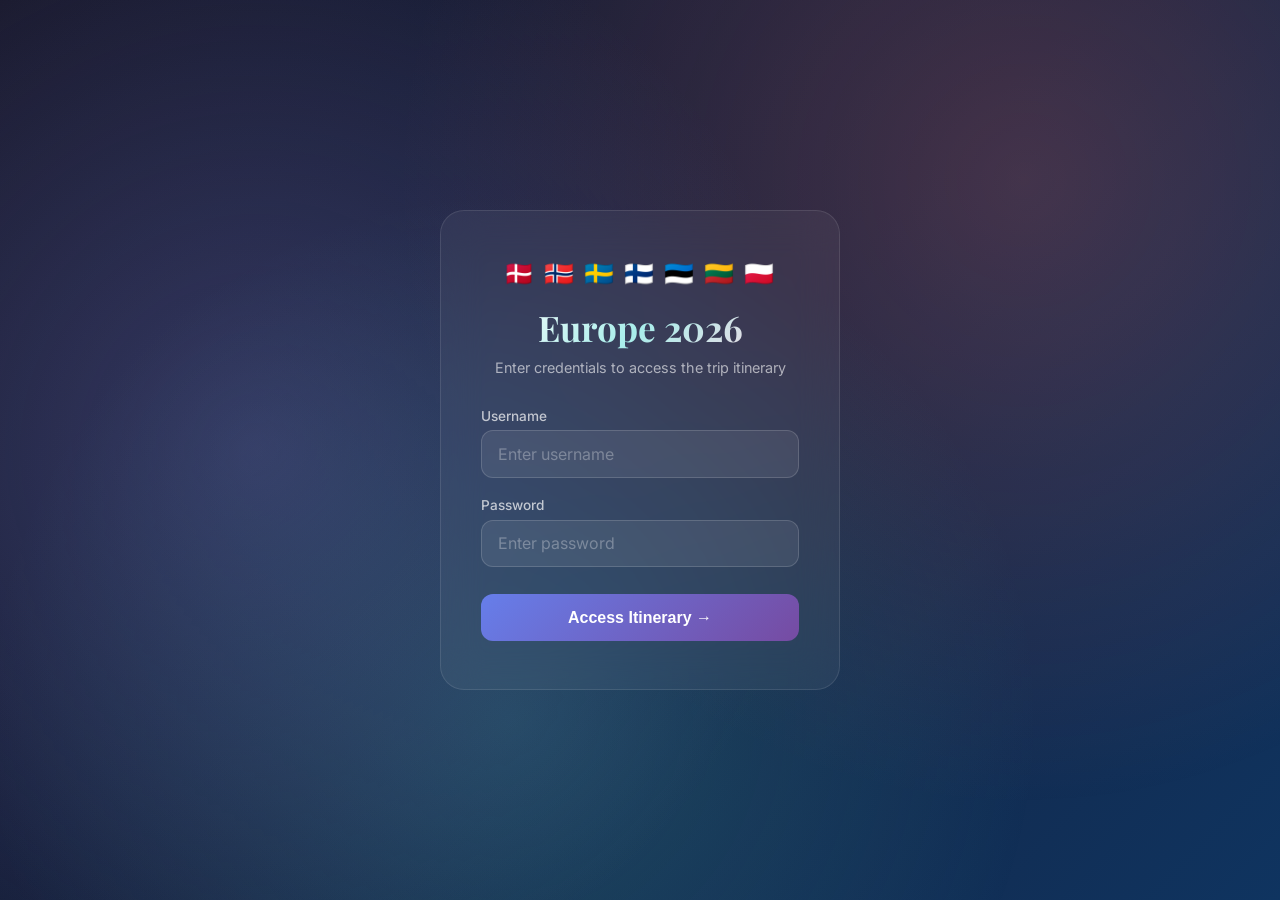
==== commit a7561269: "Add login gate with username/password protection" ====
--- a/index.html
+++ b/index.html
@@ -3,1357 +3,178 @@
 <head>
     <meta charset="UTF-8">
     <meta name="viewport" content="width=device-width, initial-scale=1.0">
-    <title>EU Trip 2026 | Aug-Sep Itinerary</title>
-    <link rel="stylesheet" href="style.css">
+    <title>EU Trip 2026 | Login</title>
     <link rel="preconnect" href="https://fonts.googleapis.com">
     <link rel="preconnect" href="https://fonts.gstatic.com" crossorigin>
     <link href="https://fonts.googleapis.com/css2?family=Playfair+Display:wght@700&family=Inter:wght@300;400;500;600&display=swap" rel="stylesheet">
+    <style>
+        * { margin: 0; padding: 0; box-sizing: border-box; }
+        body {
+            font-family: 'Inter', sans-serif;
+            background: linear-gradient(135deg, #1a1a2e 0%, #16213e 50%, #0f3460 100%);
+            min-height: 100vh;
+            display: flex;
+            align-items: center;
+            justify-content: center;
+            overflow: hidden;
+        }
+        body::before {
+            content: '';
+            position: fixed;
+            top: 0; left: 0; right: 0; bottom: 0;
+            background:
+                radial-gradient(circle at 20% 50%, rgba(120, 119, 198, 0.3) 0%, transparent 50%),
+                radial-gradient(circle at 80% 20%, rgba(255, 119, 115, 0.2) 0%, transparent 50%),
+                radial-gradient(circle at 40% 80%, rgba(72, 209, 204, 0.2) 0%, transparent 50%);
+            animation: aurora 8s ease-in-out infinite alternate;
+        }
+        @keyframes aurora {
+            0% { opacity: 0.5; transform: scale(1); }
+            100% { opacity: 1; transform: scale(1.1); }
+        }
+        .login-card {
+            position: relative;
+            z-index: 2;
+            background: rgba(255, 255, 255, 0.05);
+            backdrop-filter: blur(20px);
+            border: 1px solid rgba(255, 255, 255, 0.1);
+            border-radius: 24px;
+            padding: 3rem 2.5rem;
+            width: 100%;
+            max-width: 400px;
+            margin: 1rem;
+            text-align: center;
+        }
+        .login-card h1 {
+            font-family: 'Playfair Display', serif;
+            font-size: 2.2rem;
+            background: linear-gradient(135deg, #fff 0%, #a8edea 50%, #fed6e3 100%);
+            -webkit-background-clip: text;
+            -webkit-text-fill-color: transparent;
+            background-clip: text;
+            margin-bottom: 0.5rem;
+        }
+        .login-card .subtitle {
+            color: rgba(255, 255, 255, 0.6);
+            font-size: 0.9rem;
+            margin-bottom: 2rem;
+        }
+        .form-group {
+            margin-bottom: 1.2rem;
+            text-align: left;
+        }
+        .form-group label {
+            display: block;
+            color: rgba(255, 255, 255, 0.7);
+            font-size: 0.85rem;
+            margin-bottom: 0.4rem;
+            font-weight: 500;
+        }
+        .form-group input {
+            width: 100%;
+            padding: 0.8rem 1rem;
+            background: rgba(255, 255, 255, 0.08);
+            border: 1px solid rgba(255, 255, 255, 0.15);
+            border-radius: 12px;
+            color: #fff;
+            font-size: 1rem;
+            font-family: 'Inter', sans-serif;
+            outline: none;
+            transition: all 0.3s ease;
+        }
+        .form-group input:focus {
+            border-color: rgba(102, 126, 234, 0.8);
+            background: rgba(255, 255, 255, 0.12);
+            box-shadow: 0 0 20px rgba(102, 126, 234, 0.2);
+        }
+        .form-group input::placeholder {
+            color: rgba(255, 255, 255, 0.3);
+        }
+        .login-btn {
+            width: 100%;
+            padding: 0.9rem;
+            background: linear-gradient(135deg, #667eea, #764ba2);
+            border: none;
+            border-radius: 12px;
+            color: #fff;
+            font-size: 1rem;
+            font-weight: 600;
+            cursor: pointer;
+            transition: all 0.3s ease;
+            margin-top: 0.5rem;
+        }
+        .login-btn:hover {
+            transform: translateY(-2px);
+            box-shadow: 0 8px 25px rgba(102, 126, 234, 0.4);
+        }
+        .login-btn:active {
+            transform: translateY(0);
+        }
+        .error {
+            color: #ff6b6b;
+            font-size: 0.85rem;
+            margin-top: 1rem;
+            display: none;
+        }
+        .error.show { display: block; }
+        .emoji-route {
+            font-size: 1.5rem;
+            margin-bottom: 1rem;
+            letter-spacing: 2px;
+        }
+    </style>
 </head>
 <body>
-    <header class="hero">
-        <div class="hero-overlay"></div>
-        <div class="hero-content">
-            <h1>Europe 2026</h1>
-            <p class="subtitle">Aug 28 – Sep 7 | Rahul & Reshma</p>
-            <p class="route-preview">Abu Dhabi → Copenhagen → Oslo → Stockholm → Helsinki → Tallinn → Vilnius → Warsaw → Abu Dhabi</p>
-        </div>
-    </header>
-
-    <nav class="sticky-nav" id="navbar">
-        <div class="nav-container">
-            <a href="#day1">Day 1</a>
-            <a href="#day2">Day 2</a>
-            <a href="#day3">Day 3</a>
-            <a href="#day4">Day 4</a>
-            <a href="#day5">Day 5</a>
-            <a href="#day6">Day 6</a>
-            <a href="#day7">Day 7</a>
-            <a href="#day8">Day 8</a>
-            <a href="#day9">Day 9</a>
-            <a href="#day10">Day 10</a>
-            <a href="#day11">Day 11</a>
-        </div>
-    </nav>
-
-    <main class="container">
-
-        <!-- DAY 1: Aug 28 - Copenhagen -->
-        <section class="day-card" id="day1">
-            <div class="day-header">
-                <div class="day-number">Day 1</div>
-                <div class="day-info">
-                    <h2>Copenhagen, Denmark 🇩🇰</h2>
-                    <span class="date">Thursday, August 28, 2026</span>
-                </div>
+    <div class="login-card">
+        <div class="emoji-route">🇩🇰 🇳🇴 🇸🇪 🇫🇮 🇪🇪 🇱🇹 🇵🇱</div>
+        <h1>Europe 2026</h1>
+        <p class="subtitle">Enter credentials to access the trip itinerary</p>
+        <form id="loginForm">
+            <div class="form-group">
+                <label for="username">Username</label>
+                <input type="text" id="username" placeholder="Enter username" autocomplete="off" required>
             </div>
-
-            <div class="timeline">
-                <div class="timeline-item transport">
-                    <div class="time">02:25</div>
-                    <div class="details">
-                        <span class="badge flight">✈️ Flight</span>
-                        <h3>EY177 – Abu Dhabi → Copenhagen</h3>
-                        <p>Boeing 787-9 | Etihad Airways</p>
-                        <p>Depart: Zayed International Airport, Terminal A</p>
-                        <p>Arrive: Copenhagen Kastrup, Terminal 2 — <strong>07:10</strong></p>
-                        <p class="ref">Ref: 83FK9S | Ticket: 607 2417602724</p>
-                        <p class="tip">💡 Baggage: 7kg cabin + 40kg checked (32kg per bag)</p>
-                    </div>
-                </div>
-
-                <div class="timeline-item activity">
-                    <div class="time">07:10</div>
-                    <div class="details">
-                        <span class="badge transport-badge">🚇 Metro</span>
-                        <h3>Airport → Hotel</h3>
-                        <p>Take <strong>Metro M2</strong> from Kastrup Airport station → Bella Center or Islands Brygge (closest to hotel)</p>
-                        <p>Or take Metro M1 to Ørestad, walk 5 min</p>
-                        <p>Duration: ~15 mins | Cost: ~36 DKK (~€5)</p>
-                        <p class="tip">💡 Buy a City Pass or Rejsekort at the airport for unlimited transport</p>
-                    </div>
-                </div>
-
-                <div class="timeline-item stay">
-                    <div class="time">08:00</div>
-                    <div class="details">
-                        <span class="badge hotel">🏨 Hotel</span>
-                        <h3>Cabinn Metro</h3>
-                        <p>📍 Arne Jacobsens Allé 2, Amager Vest, 2300 Copenhagen</p>
-                        <p>Check-in: 15:00 | Check-out: Aug 29, 11:00</p>
-                        <p class="ref">Booking: 5584.892.415 | PIN: 2683</p>
-                        <p>Room: Captain Room with Double Bed</p>
-                        <p class="tip">💡 Drop luggage at reception (early arrival), explore the city!</p>
-                    </div>
-                </div>
-
-                <div class="timeline-item activity">
-                    <div class="time">08:30–12:00</div>
-                    <div class="details">
-                        <span class="badge explore">🏛️ Morning Explore</span>
-                        <h3>Nyhavn & City Center</h3>
-                        <ul>
-                            <li><strong>Nyhavn</strong> – Iconic colorful harbor, great for photos</li>
-                            <li><strong>Strøget</strong> – Europe's longest pedestrian street</li>
-                            <li><strong>Round Tower (Rundetårn)</strong> – Panoramic city views</li>
-                            <li><strong>Amalienborg Palace</strong> – Royal palace, changing of guard at 12:00</li>
-                        </ul>
-                    </div>
-                </div>
-
-                <div class="timeline-item food">
-                    <div class="time">12:00</div>
-                    <div class="details">
-                        <span class="badge food-badge">🍽️ Lunch</span>
-                        <h3>Must-Try: Smørrebrød</h3>
-                        <ul>
-                            <li><strong>Torvehallerne</strong> – Indoor food market (amazing smørrebrød, pastries)</li>
-                            <li><strong>Hallernes Smørrebrød</strong> – Classic open-faced sandwiches inside Torvehallerne</li>
-                            <li>Try: Herring, shrimp, or roast beef smørrebrød</li>
-                        </ul>
-                    </div>
-                </div>
-
-                <div class="timeline-item activity">
-                    <div class="time">13:30–17:00</div>
-                    <div class="details">
-                        <span class="badge explore">🎡 Afternoon</span>
-                        <h3>Tivoli Gardens & Christiania</h3>
-                        <ul>
-                            <li><strong>Tivoli Gardens</strong> – World's 2nd oldest amusement park (beautiful at evening too)</li>
-                            <li><strong>Freetown Christiania</strong> – Alternative community, unique street art</li>
-                            <li><strong>Church of Our Saviour</strong> – Climb spiral spire for views</li>
-                        </ul>
-                    </div>
-                </div>
-
-                <div class="timeline-item food">
-                    <div class="time">17:30</div>
-                    <div class="details">
-                        <span class="badge food-badge">🍽️ Dinner</span>
-                        <h3>Evening Food</h3>
-                        <ul>
-                            <li><strong>Reffen Street Food</strong> – Waterfront food market (if open) with global cuisines</li>
-                            <li><strong>Gasoline Grill</strong> – Best burgers in Copenhagen</li>
-                            <li><strong>Must try:</strong> Danish pastry (wienerbrød), hot dogs from pølsevogn (street cart)</li>
-                        </ul>
-                    </div>
-                </div>
-
-                <div class="timeline-item">
-                    <div class="time">20:00</div>
-                    <div class="details">
-                        <span class="badge">😴 Wind Down</span>
-                        <h3>Check into hotel & rest</h3>
-                        <p>Early night – wake up early tomorrow for Oslo flight!</p>
-                        <p><strong>Set alarm: 04:30 AM</strong></p>
-                    </div>
-                </div>
+            <div class="form-group">
+                <label for="password">Password</label>
+                <input type="password" id="password" placeholder="Enter password" required>
             </div>
-
-            <div class="must-eat">
-                <h4>🇩🇰 Must-Try Foods in Copenhagen</h4>
-                <div class="food-grid">
-                    <div class="food-item">🥪 Smørrebrød (open sandwich)</div>
-                    <div class="food-item">🥐 Wienerbrød (Danish pastry)</div>
-                    <div class="food-item">🌭 Pølser (hot dog)</div>
-                    <div class="food-item">🍰 Kanelsnegle (cinnamon roll)</div>
-                    <div class="food-item">🐟 Pickled herring</div>
-                    <div class="food-item">🍺 Carlsberg beer</div>
-                </div>
-            </div>
-        </section>
-
-        <!-- DAY 2: Aug 29 - Oslo -->
-        <section class="day-card" id="day2">
-            <div class="day-header">
-                <div class="day-number">Day 2</div>
-                <div class="day-info">
-                    <h2>Oslo, Norway 🇳🇴</h2>
-                    <span class="date">Friday, August 29, 2026</span>
-                </div>
-            </div>
-
-            <div class="timeline">
-                <div class="timeline-item">
-                    <div class="time">04:30</div>
-                    <div class="details">
-                        <span class="badge">⏰ Wake Up</span>
-                        <h3>Early morning – Airport bound</h3>
-                        <p>Quick checkout from Cabinn Metro (check-out before 11:00 but leave early)</p>
-                        <p>Take <strong>Metro M2</strong> to Copenhagen Airport (~15 min)</p>
-                        <p class="tip">💡 Hotel is very close to airport – relax!</p>
-                    </div>
-                </div>
-
-                <div class="timeline-item transport">
-                    <div class="time">07:15</div>
-                    <div class="details">
-                        <span class="badge flight">✈️ Flight</span>
-                        <h3>Norwegian D83220 – Copenhagen → Oslo</h3>
-                        <p>Depart: Copenhagen Kastrup, Terminal 2</p>
-                        <p>Arrive: Oslo Gardermoen — <strong>08:25</strong></p>
-                        <p>Seat: 11A (Window!) | Duration: 1h 10m</p>
-                        <p class="ref">Ref: Z8GEA8 | Ticket: 3282407527085</p>
-                        <p class="tip">💡 Baggage: 1 checked bag included + 1 cabin bag + 1 small bag under seat</p>
-                    </div>
-                </div>
-
-                <div class="timeline-item activity">
-                    <div class="time">08:25</div>
-                    <div class="details">
-                        <span class="badge transport-badge">🚆 Train</span>
-                        <h3>Airport → City Center</h3>
-                        <p>Take <strong>Flytoget (Airport Express)</strong> to Oslo S (Central Station)</p>
-                        <p>Duration: 19 mins | Cost: ~220 NOK (~€19)</p>
-                        <p>Or <strong>Vy Train</strong> (cheaper): 25 mins, ~115 NOK</p>
-                        <p class="tip">💡 Hotel is in Hasle area – take T-bane (metro) Line 2/3 from Jernbanetorget to Hasle station</p>
-                    </div>
-                </div>
-
-                <div class="timeline-item stay">
-                    <div class="time">09:30</div>
-                    <div class="details">
-                        <span class="badge hotel">🏨 Hotel</span>
-                        <h3>Quality Hotel Hasle Linie</h3>
-                        <p>📍 Bøkkerveien 15, Grünerløkka, 0579 Oslo</p>
-                        <p>Check-in: 15:00 | Check-out: Aug 30, 12:00</p>
-                        <p class="ref">Booking: 6766.980.713 | PIN: 6685</p>
-                        <p>Room: Standard Double | <strong>Breakfast included!</strong></p>
-                        <p class="tip">💡 Drop bags at reception, head out to explore!</p>
-                    </div>
-                </div>
-
-                <div class="timeline-item activity">
-                    <div class="time">10:00–13:00</div>
-                    <div class="details">
-                        <span class="badge explore">🏛️ Morning Explore</span>
-                        <h3>Oslo Highlights</h3>
-                        <ul>
-                            <li><strong>Oslo Opera House</strong> – Walk on the roof! (free) Amazing architecture</li>
-                            <li><strong>Aker Brygge</strong> – Waterfront promenade, great views</li>
-                            <li><strong>Akershus Fortress</strong> – Medieval castle, free to walk grounds</li>
-                            <li><strong>Karl Johans gate</strong> – Main boulevard, street performers</li>
-                        </ul>
-                    </div>
-                </div>
-
-                <div class="timeline-item food">
-                    <div class="time">13:00</div>
-                    <div class="details">
-                        <span class="badge food-badge">🍽️ Lunch</span>
-                        <h3>Norwegian Food</h3>
-                        <ul>
-                            <li><strong>Mathallen Oslo</strong> – Indoor food hall in Vulkan area (near Grünerløkka!)</li>
-                            <li><strong>Fiskeriet Youngstorget</strong> – Fresh seafood, fish soup</li>
-                            <li>Try: Fish soup, smoked salmon, brunost (brown cheese) on bread</li>
-                        </ul>
-                    </div>
-                </div>
-
-                <div class="timeline-item activity">
-                    <div class="time">14:30–18:00</div>
-                    <div class="details">
-                        <span class="badge explore">🎨 Afternoon</span>
-                        <h3>Vigeland Park & Grünerløkka</h3>
-                        <ul>
-                            <li><strong>Vigeland Sculpture Park</strong> – 200+ sculptures, free entry (Metro to Majorstuen)</li>
-                            <li><strong>Grünerløkka</strong> – Trendy neighborhood, vintage shops, cafes</li>
-                            <li><strong>Mathallen Food Hall</strong> – If you missed lunch, great evening snacks</li>
-                        </ul>
-                    </div>
-                </div>
-
-                <div class="timeline-item food">
-                    <div class="time">19:00</div>
-                    <div class="details">
-                        <span class="badge food-badge">🍽️ Dinner</span>
-                        <h3>Evening Food</h3>
-                        <ul>
-                            <li><strong>Maaemo</strong> – 3 Michelin star ($$$ splurge option)</li>
-                            <li><strong>Vippa Food Hall</strong> – Affordable international street food by the harbor</li>
-                            <li><strong>Illegal Burger</strong> – Great burgers in Grünerløkka</li>
-                            <li><strong>Must try:</strong> Fårikål (lamb stew), Lefse (flatbread), Waffles with brunost</li>
-                        </ul>
-                    </div>
-                </div>
-
-                <div class="timeline-item">
-                    <div class="time">21:00</div>
-                    <div class="details">
-                        <span class="badge">😴 Sleep</span>
-                        <h3>Back to hotel</h3>
-                        <p>Good rest – FlixBus to Stockholm tomorrow afternoon</p>
-                        <p><strong>Wake up: 08:00 AM (breakfast at hotel!)</strong></p>
-                    </div>
-                </div>
-            </div>
-
-            <div class="must-eat">
-                <h4>🇳🇴 Must-Try Foods in Oslo</h4>
-                <div class="food-grid">
-                    <div class="food-item">🧀 Brunost (brown cheese)</div>
-                    <div class="food-item">🐟 Rakfisk (fermented fish)</div>
-                    <div class="food-item">🥧 Lefse (flatbread)</div>
-                    <div class="food-item">🍲 Fårikål (lamb stew)</div>
-                    <div class="food-item">🧇 Norwegian waffles</div>
-                    <div class="food-item">🦐 Shrimp sandwich</div>
-                </div>
-            </div>
-        </section>
-
-        <!-- DAY 3: Aug 30 - Oslo → Stockholm -->
-        <section class="day-card" id="day3">
-            <div class="day-header">
-                <div class="day-number">Day 3</div>
-                <div class="day-info">
-                    <h2>Oslo → Stockholm 🇸🇪</h2>
-                    <span class="date">Saturday, August 30, 2026</span>
-                </div>
-            </div>
-
-            <div class="timeline">
-                <div class="timeline-item">
-                    <div class="time">08:00</div>
-                    <div class="details">
-                        <span class="badge">⏰ Wake Up</span>
-                        <h3>Breakfast at hotel (included!)</h3>
-                        <p>Enjoy Norwegian breakfast buffet at Quality Hotel</p>
-                    </div>
-                </div>
-
-                <div class="timeline-item activity">
-                    <div class="time">09:00–12:00</div>
-                    <div class="details">
-                        <span class="badge explore">🏛️ Morning</span>
-                        <h3>Last Oslo Explorations</h3>
-                        <ul>
-                            <li><strong>Munch Museum</strong> – Home of "The Scream" (waterfront)</li>
-                            <li><strong>Bjørvika Barcode</strong> – Modern architecture walk</li>
-                            <li>Or revisit favorite spots from yesterday</li>
-                        </ul>
-                    </div>
-                </div>
-
-                <div class="timeline-item">
-                    <div class="time">12:00</div>
-                    <div class="details">
-                        <span class="badge">🧳 Check-out</span>
-                        <h3>Check out & head to bus terminal</h3>
-                        <p>Take T-bane to Jernbanetorget (Oslo S/Central Station)</p>
-                        <p>Bus terminal is right next door: <strong>Oslo Busterminalen Galleriet</strong></p>
-                        <p>📍 Schweigaards gate 12, 0185 Oslo</p>
-                        <p class="tip">💡 Arrive 15 mins before departure for boarding</p>
-                    </div>
-                </div>
-
-                <div class="timeline-item transport">
-                    <div class="time">13:00</div>
-                    <div class="details">
-                        <span class="badge bus">🚌 FlixBus</span>
-                        <h3>FlixBus Route 600 – Oslo → Stockholm</h3>
-                        <p>Depart: Oslo Busterminalen Galleriet</p>
-                        <p>Arrive: Stockholm Cityterminalen — <strong>20:10</strong></p>
-                        <p>Seats: 7A & 7B | Duration: 7h 10m</p>
-                        <p class="ref">Booking: 338 482 4438</p>
-                        <p>Baggage: 2× small bag + 2× hold luggage (20kg)</p>
-                        <p class="tip">💡 Download movies/podcasts. Beautiful Scandinavian countryside views! WiFi on bus.</p>
-                    </div>
-                </div>
-
-                <div class="timeline-item stay">
-                    <div class="time">20:10</div>
-                    <div class="details">
-                        <span class="badge hotel">🏨 Arrive Stockholm</span>
-                        <h3>Best Western Plus Time Hotel</h3>
-                        <p>📍 Vanadisvägen 12, Vasastan, 113 46 Stockholm</p>
-                        <p>Check-in: from 15:00 | Check-out: Sep 1, 12:00 (2 nights)</p>
-                        <p class="ref">Booking: 5923.884.190 | PIN: 2498</p>
-                        <p>Room: Superior Double | <strong>Breakfast included!</strong></p>
-                        <p><strong>From Cityterminalen:</strong> Walk to T-Centralen, take Green Line to Odenplan (2 stops), walk 5 min</p>
-                    </div>
-                </div>
-
-                <div class="timeline-item food">
-                    <div class="time">21:00</div>
-                    <div class="details">
-                        <span class="badge food-badge">🍽️ Late Dinner</span>
-                        <h3>Quick dinner near hotel</h3>
-                        <ul>
-                            <li><strong>Vasastan area</strong> – lots of cozy restaurants</li>
-                            <li><strong>Lao Wai</strong> – Great vegan Asian food nearby</li>
-                            <li><strong>Falafelbaren</strong> – Quick & affordable Middle Eastern</li>
-                        </ul>
-                    </div>
-                </div>
-
-                <div class="timeline-item">
-                    <div class="time">22:30</div>
-                    <div class="details">
-                        <span class="badge">😴 Sleep</span>
-                        <h3>Rest after long bus ride</h3>
-                        <p><strong>Wake up: 08:00 AM</strong></p>
-                    </div>
-                </div>
-            </div>
-        </section>
-
-        <!-- DAY 4: Aug 31 - Stockholm -->
-        <section class="day-card" id="day4">
-            <div class="day-header">
-                <div class="day-number">Day 4</div>
-                <div class="day-info">
-                    <h2>Stockholm, Sweden 🇸🇪</h2>
-                    <span class="date">Sunday, August 31, 2026</span>
-                </div>
-            </div>
-
-            <div class="timeline">
-                <div class="timeline-item">
-                    <div class="time">08:00</div>
-                    <div class="details">
-                        <span class="badge">⏰ Wake Up</span>
-                        <h3>Breakfast at hotel (included!)</h3>
-                        <p>Full Swedish breakfast buffet</p>
-                    </div>
-                </div>
-
-                <div class="timeline-item activity">
-                    <div class="time">09:30–13:00</div>
-                    <div class="details">
-                        <span class="badge explore">🏛️ Gamla Stan & Royal Palace</span>
-                        <h3>Old Town Morning</h3>
-                        <ul>
-                            <li><strong>Gamla Stan (Old Town)</strong> – Cobblestone streets, medieval architecture</li>
-                            <li><strong>Royal Palace</strong> – Changing of the guard at 12:15 (Sundays)</li>
-                            <li><strong>Stortorget</strong> – Main square, colorful buildings (Instagram spot!)</li>
-                            <li><strong>Nobel Prize Museum</strong> – History of Nobel laureates</li>
-                            <li><strong>Mårten Trotzigs Gränd</strong> – Narrowest alley in Stockholm</li>
-                        </ul>
-                        <p class="tip">💡 Take Metro (Tunnelbana) from Odenplan to Gamla Stan station</p>
-                    </div>
-                </div>
-
-                <div class="timeline-item food">
-                    <div class="time">13:00</div>
-                    <div class="details">
-                        <span class="badge food-badge">🍽️ Lunch</span>
-                        <h3>Swedish Classics</h3>
-                        <ul>
-                            <li><strong>Tradition</strong> – Classic Swedish meatballs in Gamla Stan</li>
-                            <li><strong>Östermalms Saluhall</strong> – Upscale food hall (reachable by walk)</li>
-                            <li><strong>Stockholms Gästabud</strong> – Traditional Swedish dishes</li>
-                        </ul>
-                    </div>
-                </div>
-
-                <div class="timeline-item activity">
-                    <div class="time">14:30–18:00</div>
-                    <div class="details">
-                        <span class="badge explore">🚢 Afternoon</span>
-                        <h3>Djurgården Island</h3>
-                        <ul>
-                            <li><strong>Vasa Museum</strong> – 17th century warship (must visit!) ~1.5h</li>
-                            <li><strong>ABBA The Museum</strong> – Interactive music experience</li>
-                            <li><strong>Skansen</strong> – Open-air museum & zoo, Swedish culture</li>
-                            <li>Walk along the waterfront, beautiful views</li>
-                        </ul>
-                        <p class="tip">💡 Take bus 67 or tram 7 from Kungsträdgården to Djurgården</p>
-                    </div>
-                </div>
-
-                <div class="timeline-item food">
-                    <div class="time">18:30</div>
-                    <div class="details">
-                        <span class="badge food-badge">☕ Fika</span>
-                        <h3>Swedish Fika (Coffee break tradition!)</h3>
-                        <ul>
-                            <li><strong>Vete-Katten</strong> – Classic bakery since 1928</li>
-                            <li><strong>Fabrique</strong> – Amazing cinnamon buns (kanelbullar)</li>
-                            <li><strong>Drop Coffee</strong> – Best specialty coffee</li>
-                        </ul>
-                    </div>
-                </div>
-
-                <div class="timeline-item activity">
-                    <div class="time">19:00–21:00</div>
-                    <div class="details">
-                        <span class="badge explore">🌅 Evening</span>
-                        <h3>Södermalm & Sunset</h3>
-                        <ul>
-                            <li><strong>Monteliusvägen</strong> – Best sunset viewpoint in Stockholm (free!)</li>
-                            <li><strong>Södermalm</strong> – Hip neighborhood, vintage shops, bars</li>
-                            <li><strong>Fotografiska</strong> – Photography museum (open late)</li>
-                        </ul>
-                    </div>
-                </div>
-
-                <div class="timeline-item food">
-                    <div class="time">21:00</div>
-                    <div class="details">
-                        <span class="badge food-badge">🍽️ Dinner</span>
-                        <h3>Evening Food</h3>
-                        <ul>
-                            <li><strong>Meatballs for the People</strong> – Södermalm, creative meatball dishes</li>
-                            <li><strong>Hermans</strong> – Vegetarian buffet with harbor views</li>
-                            <li><strong>Pelikan</strong> – Classic Swedish tavern (husmanskost)</li>
-                        </ul>
-                    </div>
-                </div>
-
-                <div class="timeline-item">
-                    <div class="time">22:30</div>
-                    <div class="details">
-                        <span class="badge">😴 Sleep</span>
-                        <h3>Rest well</h3>
-                        <p><strong>Wake up: 08:00 AM</strong> – Tomorrow: More Stockholm + cruise!</p>
-                    </div>
-                </div>
-            </div>
-
-            <div class="must-eat">
-                <h4>🇸🇪 Must-Try Foods in Stockholm</h4>
-                <div class="food-grid">
-                    <div class="food-item">🍝 Swedish Meatballs (köttbullar)</div>
-                    <div class="food-item">🥐 Kanelbulle (cinnamon bun)</div>
-                    <div class="food-item">🐟 Gravlax (cured salmon)</div>
-                    <div class="food-item">🦐 Toast Skagen (shrimp toast)</div>
-                    <div class="food-item">☕ Fika (coffee + pastry)</div>
-                    <div class="food-item">🫐 Lingonberry jam with anything</div>
-                </div>
-            </div>
-        </section>
-
-        <!-- DAY 5: Sep 1 - Stockholm → Helsinki Cruise -->
-        <section class="day-card" id="day5">
-            <div class="day-header">
-                <div class="day-number">Day 5</div>
-                <div class="day-info">
-                    <h2>Stockholm → Helsinki Cruise 🚢</h2>
-                    <span class="date">Monday, September 1, 2026</span>
-                </div>
-            </div>
-
-            <div class="timeline">
-                <div class="timeline-item">
-                    <div class="time">08:00</div>
-                    <div class="details">
-                        <span class="badge">⏰ Wake Up</span>
-                        <h3>Breakfast at hotel + last Stockholm time</h3>
-                    </div>
-                </div>
-
-                <div class="timeline-item activity">
-                    <div class="time">09:00–11:30</div>
-                    <div class="details">
-                        <span class="badge explore">🏛️ Morning</span>
-                        <h3>Last Stockholm Spots</h3>
-                        <ul>
-                            <li><strong>Stockholm City Hall</strong> – Where Nobel Prize banquet is held (guided tour)</li>
-                            <li><strong>Kungsträdgården</strong> – Royal garden park</li>
-                            <li>Or revisit Gamla Stan for souvenirs</li>
-                        </ul>
-                    </div>
-                </div>
-
-                <div class="timeline-item">
-                    <div class="time">12:00</div>
-                    <div class="details">
-                        <span class="badge">🧳 Check-out</span>
-                        <h3>Check out of hotel</h3>
-                        <p>Head to cruise terminal</p>
-                    </div>
-                </div>
-
-                <div class="timeline-item activity">
-                    <div class="time">12:30</div>
-                    <div class="details">
-                        <span class="badge transport-badge">🚇 To Port</span>
-                        <h3>Getting to Viking Line Terminal</h3>
-                        <p>Viking Line departs from <strong>Stadsgården terminal</strong> (Södermalm)</p>
-                        <p>From Odenplan: Take Red Line to Slussen, walk ~10 min to terminal</p>
-                        <p>Or bus 2 to Londonviadukten</p>
-                        <p class="tip">💡 Arrive at least 1.5h before departure for check-in</p>
-                    </div>
-                </div>
-
-                <div class="timeline-item transport">
-                    <div class="time">16:30</div>
-                    <div class="details">
-                        <span class="badge cruise">🚢 Cruise</span>
-                        <h3>Viking Line – Stockholm → Helsinki</h3>
-                        <p>Ship: <strong>Gabriella</strong></p>
-                        <p>Depart: Stockholm, Tue Sep 1 at 16:30</p>
-                        <p>Arrive: Helsinki, Wed Sep 2 at <strong>10:10</strong></p>
-                        <p>Cabin: Inside Large, 2 persons (B2L)</p>
-                        <p class="ref">Booking: 5935593</p>
-                        <p class="tip">💡 Enjoy onboard entertainment, tax-free shopping, buffet dinner, and beautiful archipelago views!</p>
-                    </div>
-                </div>
-
-                <div class="timeline-item food">
-                    <div class="time">18:00</div>
-                    <div class="details">
-                        <span class="badge food-badge">🍽️ Onboard Dinner</span>
-                        <h3>Cruise Dining</h3>
-                        <ul>
-                            <li>Onboard buffet (pre-booked drinks package)</li>
-                            <li>Tax-free shopping for Swedish/Finnish treats</li>
-                            <li>Enjoy the Stockholm archipelago sunset from deck!</li>
-                        </ul>
-                    </div>
-                </div>
-
-                <div class="timeline-item">
-                    <div class="time">23:00</div>
-                    <div class="details">
-                        <span class="badge">😴 Sleep on ship</span>
-                        <h3>Night on the Baltic Sea</h3>
-                        <p>Enjoy the gentle rocking of the ship</p>
-                        <p><strong>Wake up: 07:30 AM</strong> for arrival breakfast</p>
-                    </div>
-                </div>
-            </div>
-        </section>
-
-        <!-- DAY 6: Sep 2 - Helsinki -->
-        <section class="day-card" id="day6">
-            <div class="day-header">
-                <div class="day-number">Day 6</div>
-                <div class="day-info">
-                    <h2>Helsinki, Finland 🇫🇮</h2>
-                    <span class="date">Tuesday, September 2, 2026</span>
-                </div>
-            </div>
-
-            <div class="timeline">
-                <div class="timeline-item">
-                    <div class="time">07:30</div>
-                    <div class="details">
-                        <span class="badge">⏰ Wake Up</span>
-                        <h3>Breakfast on ship + prepare for arrival</h3>
-                    </div>
-                </div>
-
-                <div class="timeline-item transport">
-                    <div class="time">10:10</div>
-                    <div class="details">
-                        <span class="badge cruise">🚢 Arrive Helsinki</span>
-                        <h3>Viking Line arrives at Katajanokka Terminal</h3>
-                        <p>Walk or tram to city center (~15 min walk to Market Square)</p>
-                        <p>Or take <strong>Tram 4/5</strong> from terminal area to center</p>
-                    </div>
-                </div>
-
-                <div class="timeline-item activity">
-                    <div class="time">10:30–13:00</div>
-                    <div class="details">
-                        <span class="badge explore">🏛️ Morning Explore</span>
-                        <h3>Helsinki Center</h3>
-                        <ul>
-                            <li><strong>Kauppatori (Market Square)</strong> – Fresh fish, local crafts, great atmosphere</li>
-                            <li><strong>Helsinki Cathedral</strong> – Iconic white cathedral, Senate Square</li>
-                            <li><strong>Uspenski Cathedral</strong> – Stunning Orthodox cathedral</li>
-                            <li><strong>Esplanade Park</strong> – Beautiful promenade for walking</li>
-                        </ul>
-                    </div>
-                </div>
-
-                <div class="timeline-item food">
-                    <div class="time">13:00</div>
-                    <div class="details">
-                        <span class="badge food-badge">🍽️ Lunch</span>
-                        <h3>Finnish Flavors</h3>
-                        <ul>
-                            <li><strong>Old Market Hall (Vanha Kauppahalli)</strong> – Traditional Finnish foods, salmon soup</li>
-                            <li><strong>Ravintola Sea Horse</strong> – Classic Finnish restaurant since 1934</li>
-                            <li>Try: Lohikeitto (salmon soup), Karelian pies</li>
-                        </ul>
-                    </div>
-                </div>
-
-                <div class="timeline-item stay">
-                    <div class="time">15:00</div>
-                    <div class="details">
-                        <span class="badge hotel">🏨 Check-in</span>
-                        <h3>Citybox Helsinki</h3>
-                        <p>📍 Kolmas Linja 8 B, Kallio, 00530 Helsinki</p>
-                        <p>Check-in: 15:00 | Check-out: Sep 3, 12:00</p>
-                        <p class="ref">Booking: 5969.479.324 | PIN: 3399</p>
-                        <p>Room: Double Room</p>
-                        <p><strong>Getting there:</strong> Tram 6/8 to Kallio area or walk from center (~20 min)</p>
-                    </div>
-                </div>
-
-                <div class="timeline-item activity">
-                    <div class="time">15:30–18:00</div>
-                    <div class="details">
-                        <span class="badge explore">🧖 Afternoon</span>
-                        <h3>Finnish Sauna & Suomenlinna</h3>
-                        <ul>
-                            <li><strong>Löyly Helsinki</strong> – Iconic public sauna by the sea (MUST DO!) 🧖‍♂️</li>
-                            <li>Or <strong>Suomenlinna Fortress</strong> – UNESCO World Heritage island (ferry from Market Square, 15 min)</li>
-                            <li><strong>Temppeliaukio Church</strong> – Rock Church, carved into solid rock</li>
-                        </ul>
-                        <p class="tip">💡 Sauna is THE Finnish experience – bring swimsuit, rent towel</p>
-                    </div>
-                </div>
-
-                <div class="timeline-item food">
-                    <div class="time">19:00</div>
-                    <div class="details">
-                        <span class="badge food-badge">🍽️ Dinner</span>
-                        <h3>Evening Food</h3>
-                        <ul>
-                            <li><strong>Ravintola Juuri</strong> – Modern Finnish cuisine, "sapas" (Finnish tapas)</li>
-                            <li><strong>Fat Lizard Brewery</strong> – Local craft beer + food</li>
-                            <li><strong>Kallio neighborhood</strong> – Your hotel area is full of trendy bars/restaurants!</li>
-                        </ul>
-                    </div>
-                </div>
-
-                <div class="timeline-item">
-                    <div class="time">21:00</div>
-                    <div class="details">
-                        <span class="badge">😴 Early Sleep</span>
-                        <h3>Rest – Very early ferry tomorrow!</h3>
-                        <p><strong>Set alarm: 05:30 AM</strong> – Helsinki → Tallinn ferry at 07:30!</p>
-                        <p class="tip">⚠️ West Harbour Terminal 2 is ~20 min by tram/taxi from Kallio</p>
-                    </div>
-                </div>
-            </div>
-
-            <div class="must-eat">
-                <h4>🇫🇮 Must-Try Foods in Helsinki</h4>
-                <div class="food-grid">
-                    <div class="food-item">🍲 Lohikeitto (salmon soup)</div>
-                    <div class="food-item">🥟 Karjalanpiirakka (Karelian pie)</div>
-                    <div class="food-item">🫐 Blueberry/lingonberry pie</div>
-                    <div class="food-item">🦌 Reindeer meat</div>
-                    <div class="food-item">🍩 Korvapuusti (cinnamon bun)</div>
-                    <div class="food-item">☕ Finnish coffee (world's top consumers!)</div>
-                </div>
-            </div>
-        </section>
-
-        <!-- DAY 7: Sep 3 - Helsinki → Tallinn -->
-        <section class="day-card" id="day7">
-            <div class="day-header">
-                <div class="day-number">Day 7</div>
-                <div class="day-info">
-                    <h2>Helsinki → Tallinn 🇪🇪</h2>
-                    <span class="date">Wednesday, September 3, 2026</span>
-                </div>
-            </div>
-
-            <div class="timeline">
-                <div class="timeline-item">
-                    <div class="time">05:30</div>
-                    <div class="details">
-                        <span class="badge">⏰ Wake Up</span>
-                        <h3>Early morning – Ferry day!</h3>
-                        <p>Quick pack up, no breakfast at hotel (grab something at terminal)</p>
-                    </div>
-                </div>
-
-                <div class="timeline-item activity">
-                    <div class="time">06:00</div>
-                    <div class="details">
-                        <span class="badge transport-badge">🚕 To Terminal</span>
-                        <h3>Hotel → West Harbour Terminal 2</h3>
-                        <p>📍 Tyynenmerenkatu 14, Helsinki</p>
-                        <p><strong>Option 1:</strong> Taxi/Bolt (~€15, 15 min) – Recommended for early morning</p>
-                        <p><strong>Option 2:</strong> Tram 6 or 9 (check early morning schedule)</p>
-                        <p class="tip">⚠️ Check-in online 24h before via Tallink app! Access closes 30 min before departure.</p>
-                    </div>
-                </div>
-
-                <div class="timeline-item transport">
-                    <div class="time">07:30</div>
-                    <div class="details">
-                        <span class="badge cruise">🚢 Ferry</span>
-                        <h3>Tallink Megastar – Helsinki → Tallinn</h3>
-                        <p>Depart: Helsinki, West Harbour T2 at 07:30</p>
-                        <p>Arrive: Tallinn, D-Terminal (Uus-Sadama 24) at <strong>09:30</strong></p>
-                        <p>Class: <strong>Star Class</strong> (premium lounge access!)</p>
-                        <p class="ref">Reservation: 75396376 | Security code: 4988</p>
-                        <p>Duration: 2 hours</p>
-                        <p class="tip">💡 Star Class = dedicated lounge, free snacks, newspapers, comfortable seating</p>
-                    </div>
-                </div>
-
-                <div class="timeline-item activity">
-                    <div class="time">09:30</div>
-                    <div class="details">
-                        <span class="badge explore">🤝 Friend Pickup!</span>
-                        <h3>Arrive Tallinn – Friend picks you up!</h3>
-                        <p>Your friend meets you at <strong>D-Terminal, Uus-Sadama 24, Tallinn</strong></p>
-                        <p>Time with friend in Tallinn & Baltics begins!</p>
-                    </div>
-                </div>
-
-                <div class="timeline-item activity">
-                    <div class="time">10:00–18:00</div>
-                    <div class="details">
-                        <span class="badge explore">🏛️ Tallinn with Friend</span>
-                        <h3>Explore Tallinn Old Town (UNESCO)</h3>
-                        <ul>
-                            <li><strong>Toompea Hill</strong> – Panoramic viewpoints (Kohtuotsa & Patkuli)</li>
-                            <li><strong>Alexander Nevsky Cathedral</strong> – Stunning Orthodox cathedral</li>
-                            <li><strong>Town Hall Square (Raekoja plats)</strong> – Medieval town hall</li>
-                            <li><strong>St. Olav's Church</strong> – Climb tower for best views</li>
-                            <li><strong>Viru Gate</strong> – Medieval city entrance</li>
-                            <li><strong>Telliskivi Creative City</strong> – Hipster area, street art, cafes</li>
-                        </ul>
-                    </div>
-                </div>
-
-                <div class="timeline-item food">
-                    <div class="time">13:00</div>
-                    <div class="details">
-                        <span class="badge food-badge">🍽️ Lunch</span>
-                        <h3>Estonian Food</h3>
-                        <ul>
-                            <li><strong>Olde Hansa</strong> – Medieval restaurant (unique experience!)</li>
-                            <li><strong>Rataskaevu 16</strong> – Best Estonian food in Old Town</li>
-                            <li><strong>F-Hoone</strong> – Trendy, great local dishes in Telliskivi</li>
-                            <li>Try: Black bread, blood sausage, elk/boar meat</li>
-                        </ul>
-                    </div>
-                </div>
-
-                <div class="timeline-item food">
-                    <div class="time">19:00</div>
-                    <div class="details">
-                        <span class="badge food-badge">🍽️ Dinner</span>
-                        <h3>Evening with Friend</h3>
-                        <ul>
-                            <li><strong>Leib Resto ja Aed</strong> – Modern Estonian, garden restaurant</li>
-                            <li><strong>Põhjala Tap Room</strong> – Best craft beer in Estonia</li>
-                            <li>Let your friend show you their local favorites!</li>
-                        </ul>
-                    </div>
-                </div>
-
-                <div class="timeline-item">
-                    <div class="time">22:00</div>
-                    <div class="details">
-                        <span class="badge">😴 Sleep</span>
-                        <h3>Stay with friend</h3>
-                        <p><strong>Wake up: Flexible</strong> – friend's schedule</p>
-                    </div>
-                </div>
-            </div>
-
-            <div class="must-eat">
-                <h4>🇪🇪 Must-Try Foods in Tallinn</h4>
-                <div class="food-grid">
-                    <div class="food-item">🍞 Leib (black rye bread)</div>
-                    <div class="food-item">🩸 Verivorst (blood sausage)</div>
-                    <div class="food-item">🥔 Mulgikapsad (pork & sauerkraut)</div>
-                    <div class="food-item">🍺 Vana Tallinn (liqueur)</div>
-                    <div class="food-item">🐟 Smoked sprats</div>
-                    <div class="food-item">🫒 Kohuke (chocolate curd bar)</div>
-                </div>
-            </div>
-        </section>
-
-        <!-- DAY 8: Sep 4 - Tallinn with Friend -->
-        <section class="day-card" id="day8">
-            <div class="day-header">
-                <div class="day-number">Day 8</div>
-                <div class="day-info">
-                    <h2>Tallinn with Friend 🇪🇪</h2>
-                    <span class="date">Thursday, September 4, 2026</span>
-                </div>
-            </div>
-
-            <div class="timeline">
-                <div class="timeline-item">
-                    <div class="time">09:00</div>
-                    <div class="details">
-                        <span class="badge">⏰ Wake Up</span>
-                        <h3>Relaxed morning with friend</h3>
-                    </div>
-                </div>
-
-                <div class="timeline-item activity">
-                    <div class="time">10:00–18:00</div>
-                    <div class="details">
-                        <span class="badge explore">🌊 Day Explore</span>
-                        <h3>Tallinn Beyond Old Town</h3>
-                        <ul>
-                            <li><strong>Kadriorg Park & Palace</strong> – Beautiful baroque palace + KUMU Art Museum</li>
-                            <li><strong>Pirita Beach</strong> – Seaside walk, sailing center views</li>
-                            <li><strong>Tallinn TV Tower</strong> – 170m high, observation deck</li>
-                            <li><strong>Kalamaja</strong> – Trendy district, wooden houses, hipster vibes</li>
-                            <li><strong>Lennusadam Seaplane Harbour</strong> – Maritime museum in seaplane hangars</li>
-                            <li><strong>Balti Jaama Turg</strong> – Market for local food & crafts</li>
-                        </ul>
-                        <p class="tip">💡 Ask your friend for hidden gems! Locals always know the best spots.</p>
-                    </div>
-                </div>
-
-                <div class="timeline-item food">
-                    <div class="time">13:00</div>
-                    <div class="details">
-                        <span class="badge food-badge">🍽️ Lunch</span>
-                        <h3>Local Spots</h3>
-                        <ul>
-                            <li><strong>Fotografiska Tallinn</strong> – Restaurant with great views</li>
-                            <li><strong>NOP</strong> – Organic food in Kalamaja</li>
-                            <li><strong>Moon</strong> – Modern Estonian kitchen</li>
-                        </ul>
-                    </div>
-                </div>
-
-                <div class="timeline-item food">
-                    <div class="time">19:00</div>
-                    <div class="details">
-                        <span class="badge food-badge">🍽️ Farewell Dinner</span>
-                        <h3>Last evening with friend</h3>
-                        <ul>
-                            <li>Friend's choice – local favorite restaurant</li>
-                            <li><strong>Sfäär</strong> – Fine dining Estonian</li>
-                            <li><strong>RØST</strong> – Nordic bistro</li>
-                        </ul>
-                    </div>
-                </div>
-
-                <div class="timeline-item">
-                    <div class="time">22:00</div>
-                    <div class="details">
-                        <span class="badge">😴 Sleep</span>
-                        <h3>Early rest – Road trip to Vilnius tomorrow!</h3>
-                        <p><strong>Wake up: 07:00 AM</strong> – Friend drives you to Vilnius</p>
-                        <p class="tip">💡 Tallinn → Vilnius drive is ~6 hours. Plan to leave by 08:00-09:00 to reach by afternoon.</p>
-                    </div>
-                </div>
-            </div>
-        </section>
-
-        <!-- DAY 9: Sep 5 - Tallinn → Vilnius → Warsaw -->
-        <section class="day-card" id="day9">
-            <div class="day-header">
-                <div class="day-number">Day 9</div>
-                <div class="day-info">
-                    <h2>Tallinn → Vilnius → Warsaw 🇱🇹🇵🇱</h2>
-                    <span class="date">Friday, September 5, 2026</span>
-                </div>
-            </div>
-
-            <div class="timeline">
-                <div class="timeline-item">
-                    <div class="time">07:00</div>
-                    <div class="details">
-                        <span class="badge">⏰ Wake Up</span>
-                        <h3>Pack up, breakfast with friend</h3>
-                    </div>
-                </div>
-
-                <div class="timeline-item transport">
-                    <div class="time">08:00–14:00</div>
-                    <div class="details">
-                        <span class="badge transport-badge">🚗 Road Trip</span>
-                        <h3>Friend drives: Tallinn → Vilnius</h3>
-                        <p>Distance: ~600 km | Duration: ~6 hours (with stops)</p>
-                        <p>Route: Tallinn → Pärnu → Riga (Latvia) → Vilnius</p>
-                        <p class="tip">💡 Beautiful drive through Baltic countryside! Stop in Riga for coffee if time allows.</p>
-                    </div>
-                </div>
-
-                <div class="timeline-item activity">
-                    <div class="time">14:00–17:00</div>
-                    <div class="details">
-                        <span class="badge explore">🏛️ Quick Vilnius</span>
-                        <h3>Explore Vilnius (before bus)</h3>
-                        <ul>
-                            <li><strong>Vilnius Old Town</strong> – UNESCO World Heritage, baroque architecture</li>
-                            <li><strong>Gediminas Castle Tower</strong> – Quick walk up for panoramic views</li>
-                            <li><strong>Gate of Dawn</strong> – Famous religious icon</li>
-                            <li><strong>Užupis Republic</strong> – Quirky artist neighborhood (has its own "constitution"!)</li>
-                            <li><strong>Vilnius Cathedral</strong> – Main square</li>
-                        </ul>
-                        <p class="tip">💡 Vilnius is very walkable – Old Town is compact!</p>
-                    </div>
-                </div>
-
-                <div class="timeline-item food">
-                    <div class="time">17:00</div>
-                    <div class="details">
-                        <span class="badge food-badge">🍽️ Early Dinner</span>
-                        <h3>Lithuanian Food (before bus!)</h3>
-                        <ul>
-                            <li><strong>Etno Dvaras</strong> – Traditional Lithuanian (cepelinai!)</li>
-                            <li><strong>Šnekutis</strong> – Cheap, authentic Lithuanian beer & food</li>
-                            <li>Must try: <strong>Cepelinai</strong> (potato dumplings), <strong>Šaltibarščiai</strong> (cold beet soup)</li>
-                        </ul>
-                    </div>
-                </div>
-
-                <div class="timeline-item transport">
-                    <div class="time">18:40</div>
-                    <div class="details">
-                        <span class="badge bus">🚌 FlixBus</span>
-                        <h3>FlixBus N1301 – Vilnius → Warsaw</h3>
-                        <p>Depart: <strong>Vilnius Bus Station, Platform 15</strong></p>
-                        <p>📍 Sodų g. 22, 03211 Vilnius</p>
-                        <p>Arrive: Warsaw, Metro Marymont — <strong>00:45 (Sep 6)</strong></p>
-                        <p>Duration: 6h 5m | Direction: Trieste</p>
-                        <p class="ref">Booking: 338 173 4081</p>
-                        <p>Baggage: 2× small bag + 2× hold luggage (20kg)</p>
-                        <p class="tip">💡 Night bus – try to sleep! Download entertainment. Carry valid passport.</p>
-                    </div>
-                </div>
-
-                <div class="timeline-item">
-                    <div class="time">00:45</div>
-                    <div class="details">
-                        <span class="badge">🌙 Arrive Warsaw</span>
-                        <h3>Late night arrival</h3>
-                        <p>Arrive at <strong>Warsaw, Metro Marymont</strong> (ul. Włościańska 39)</p>
-                        <p><strong>To hotel:</strong> Take taxi/Bolt (~20 min, ~40-50 PLN) to Hampton By Hilton Warsaw Reduta</p>
-                        <p>Or Metro (if still running): Marymont → Centrum → bus to hotel area</p>
-                        <p class="tip">💡 At this hour, taxi/Bolt is safest and fastest option</p>
-                    </div>
-                </div>
-            </div>
-
-            <div class="must-eat">
-                <h4>🇱🇹 Must-Try Foods in Vilnius</h4>
-                <div class="food-grid">
-                    <div class="food-item">🥟 Cepelinai (potato dumplings)</div>
-                    <div class="food-item">🥣 Šaltibarščiai (cold beet soup)</div>
-                    <div class="food-item">🥔 Bulviniai blynai (potato pancakes)</div>
-                    <div class="food-item">🍞 Kepta duona (fried bread)</div>
-                    <div class="food-item">🧀 Varškės spurgos (curd donuts)</div>
-                    <div class="food-item">🍺 Lithuanian craft beer</div>
-                </div>
-            </div>
-        </section>
-
-        <!-- DAY 10: Sep 6 - Warsaw -->
-        <section class="day-card" id="day10">
-            <div class="day-header">
-                <div class="day-number">Day 10</div>
-                <div class="day-info">
-                    <h2>Warsaw, Poland 🇵🇱</h2>
-                    <span class="date">Saturday, September 6, 2026</span>
-                </div>
-            </div>
-
-            <div class="timeline">
-                <div class="timeline-item stay">
-                    <div class="time">01:00</div>
-                    <div class="details">
-                        <span class="badge hotel">🏨 Late Check-in</span>
-                        <h3>Hampton By Hilton Warsaw Reduta</h3>
-                        <p>📍 ul. Mszczonowska 5, Ochota, 02-337 Warsaw</p>
-                        <p>Check-in: Late night | Check-out: Sep 7, 11:00</p>
-                        <p class="ref">Booking: 6616.730.479 | PIN: 7154</p>
-                        <p>Room: King Room | <strong>Breakfast included!</strong></p>
-                    </div>
-                </div>
-
-                <div class="timeline-item">
-                    <div class="time">09:30</div>
-                    <div class="details">
-                        <span class="badge">⏰ Wake Up (sleep in!)</span>
-                        <h3>Recover from overnight bus</h3>
-                        <p>Enjoy hotel breakfast buffet (Hampton Hilton = good breakfast!)</p>
-                    </div>
-                </div>
-
-                <div class="timeline-item activity">
-                    <div class="time">11:00–14:00</div>
-                    <div class="details">
-                        <span class="badge explore">🏛️ Morning Explore</span>
-                        <h3>Warsaw Old Town</h3>
-                        <ul>
-                            <li><strong>Warsaw Old Town (Stare Miasto)</strong> – Rebuilt after WWII, UNESCO site</li>
-                            <li><strong>Royal Castle</strong> – Stunning interiors, Castle Square</li>
-                            <li><strong>Market Square (Rynek)</strong> – Colorful buildings, Mermaid statue</li>
-                            <li><strong>Barbican</strong> – Medieval fortification</li>
-                            <li><strong>St. John's Cathedral</strong> – Gothic architecture</li>
-                        </ul>
-                        <p><strong>Getting there:</strong> Bus/tram from hotel area to Stare Miasto or Metro to Ratusz Arsenał</p>
-                    </div>
-                </div>
-
-                <div class="timeline-item food">
-                    <div class="time">14:00</div>
-                    <div class="details">
-                        <span class="badge food-badge">🍽️ Lunch</span>
-                        <h3>Polish Classics</h3>
-                        <ul>
-                            <li><strong>Zapiecek</strong> – Best pierogi in Warsaw (Old Town)</li>
-                            <li><strong>Bar Mleczny (Milk Bar)</strong> – Authentic communist-era canteen, super cheap & delicious</li>
-                            <li><strong>Bar Bambino</strong> – Legendary milk bar (ul. Hoża 19)</li>
-                            <li>Must try: <strong>Pierogi</strong>, <strong>Żurek</strong> (sour rye soup), <strong>Bigos</strong> (hunter's stew)</li>
-                        </ul>
-                    </div>
-                </div>
-
-                <div class="timeline-item activity">
-                    <div class="time">15:30–18:30</div>
-                    <div class="details">
-                        <span class="badge explore">🌆 Afternoon</span>
-                        <h3>Modern Warsaw & History</h3>
-                        <ul>
-                            <li><strong>Palace of Culture & Science</strong> – Soviet-era skyscraper, observation deck</li>
-                            <li><strong>Warsaw Rising Museum</strong> – Powerful WWII history (allow 2h)</li>
-                            <li><strong>Łazienki Park</strong> – Beautiful royal park, Chopin statue, peacocks!</li>
-                            <li><strong>Nowy Świat street</strong> – Elegant shopping & dining street</li>
-                            <li><strong>Copernicus Science Centre</strong> – Interactive science museum</li>
-                        </ul>
-                    </div>
-                </div>
-
-                <div class="timeline-item food">
-                    <div class="time">19:00</div>
-                    <div class="details">
-                        <span class="badge food-badge">🍽️ Dinner</span>
-                        <h3>Polish Feast</h3>
-                        <ul>
-                            <li><strong>Polka</strong> – Modern Polish cuisine, beautiful interior</li>
-                            <li><strong>Kieliszki na Próżnej</strong> – Wine bar + Polish tapas</li>
-                            <li><strong>Hala Koszyki</strong> – Trendy food hall, great variety</li>
-                            <li><strong>Must try:</strong> Oscypek (smoked cheese), Pączki (donuts), Żubrówka vodka</li>
-                        </ul>
-                    </div>
-                </div>
-
-                <div class="timeline-item activity">
-                    <div class="time">21:00</div>
-                    <div class="details">
-                        <span class="badge explore">🌙 Night Life</span>
-                        <h3>Warsaw Nightlife (optional)</h3>
-                        <ul>
-                            <li><strong>Pawilony (Nowy Świat 22/28)</strong> – Hidden courtyard bars, cheap drinks</li>
-                            <li><strong>Praga district</strong> – Alternative, artsy nightlife across the river</li>
-                            <li>Polish craft beer scene is excellent!</li>
-                        </ul>
-                    </div>
-                </div>
-
-                <div class="timeline-item">
-                    <div class="time">23:00</div>
-                    <div class="details">
-                        <span class="badge">😴 Sleep</span>
-                        <h3>Last night in Europe</h3>
-                        <p><strong>Wake up: 07:30 AM</strong> – Flight tomorrow!</p>
-                    </div>
-                </div>
-            </div>
-
-            <div class="must-eat">
-                <h4>🇵🇱 Must-Try Foods in Warsaw</h4>
-                <div class="food-grid">
-                    <div class="food-item">🥟 Pierogi (dumplings)</div>
-                    <div class="food-item">🍲 Żurek (sour rye soup)</div>
-                    <div class="food-item">🥘 Bigos (hunter's stew)</div>
-                    <div class="food-item">🧀 Oscypek (smoked cheese)</div>
-                    <div class="food-item">🍩 Pączki (donuts)</div>
-                    <div class="food-item">🥃 Żubrówka (bison grass vodka)</div>
-                </div>
-            </div>
-        </section>
-
-        <!-- DAY 11: Sep 7 - Warsaw → Abu Dhabi -->
-        <section class="day-card" id="day11">
-            <div class="day-header">
-                <div class="day-number">Day 11</div>
-                <div class="day-info">
-                    <h2>Warsaw → Home 🏠</h2>
-                    <span class="date">Sunday, September 7, 2026</span>
-                </div>
-            </div>
-
-            <div class="timeline">
-                <div class="timeline-item">
-                    <div class="time">07:30</div>
-                    <div class="details">
-                        <span class="badge">⏰ Wake Up</span>
-                        <h3>Breakfast at hotel + pack up</h3>
-                        <p>Enjoy final Hampton Hilton breakfast buffet</p>
-                        <p>Check-out by 11:00</p>
-                    </div>
-                </div>
-
-                <div class="timeline-item activity">
-                    <div class="time">08:30</div>
-                    <div class="details">
-                        <span class="badge transport-badge">🚕 To Airport</span>
-                        <h3>Hotel → Warsaw Chopin Airport (WAW)</h3>
-                        <p><strong>Option 1:</strong> Taxi/Bolt (~25 min, ~40-60 PLN)</p>
-                        <p><strong>Option 2:</strong> Bus 175 from city center to airport (~30 min)</p>
-                        <p class="tip">💡 Arrive 2.5h before for international flight. Airport check-in + security can be busy.</p>
-                    </div>
-                </div>
-
-                <div class="timeline-item transport">
-                    <div class="time">11:50</div>
-                    <div class="details">
-                        <span class="badge flight">✈️ Flight</span>
-                        <h3>EY160 – Warsaw → Abu Dhabi</h3>
-                        <p>Operated by: HiFly for Etihad Airways (Airbus A330-200)</p>
-                        <p>Depart: Warsaw Frederic Chopin Airport</p>
-                        <p>Arrive: Abu Dhabi, Zayed International, Terminal A — <strong>19:40</strong></p>
-                        <p>Duration: 5h 50m | Nonstop</p>
-                        <p class="ref">Ref: 83JFUD | Ticket: 607 2417602729</p>
-                        <p>Baggage: 7kg cabin + 40kg checked (32kg per bag)</p>
-                    </div>
-                </div>
-
-                <div class="timeline-item">
-                    <div class="time">19:40</div>
-                    <div class="details">
-                        <span class="badge">🏠 Home!</span>
-                        <h3>Welcome back to Abu Dhabi!</h3>
-                        <p>What an incredible trip! 🎉</p>
-                        <p>6 countries • 8 cities • 11 days • Countless memories</p>
-                    </div>
-                </div>
-            </div>
-        </section>
-
-    </main>
-
-    <!-- Quick Reference Section -->
-    <section class="quick-ref">
-        <div class="container">
-            <h2>📋 Quick Reference</h2>
-            
-            <div class="ref-grid">
-                <div class="ref-card">
-                    <h3>✈️ Flights</h3>
-                    <table>
-                        <tr><td>Aug 28</td><td>EY177 AUH→CPH</td><td>02:25-07:10</td></tr>
-                        <tr><td>Aug 29</td><td>D83220 CPH→OSL</td><td>07:15-08:25</td></tr>
-                        <tr><td>Sep 7</td><td>EY160 WAW→AUH</td><td>11:50-19:40</td></tr>
-                    </table>
-                </div>
-
-                <div class="ref-card">
-                    <h3>🚌 Buses</h3>
-                    <table>
-                        <tr><td>Aug 30</td><td>FlixBus Oslo→Stockholm</td><td>13:00-20:10</td></tr>
-                        <tr><td>Sep 5</td><td>FlixBus Vilnius→Warsaw</td><td>18:40-00:45</td></tr>
-                    </table>
-                </div>
-
-                <div class="ref-card">
-                    <h3>🚢 Cruises & Ferries</h3>
-                    <table>
-                        <tr><td>Sep 1-2</td><td>Viking Line Stockholm→Helsinki</td><td>16:30-10:10</td></tr>
-                        <tr><td>Sep 3</td><td>Tallink Helsinki→Tallinn</td><td>07:30-09:30</td></tr>
-                    </table>
-                </div>
-
-                <div class="ref-card">
-                    <h3>🏨 Hotels</h3>
-                    <table>
-                        <tr><td>Aug 28</td><td>Cabinn Metro, Copenhagen</td><td>1 night</td></tr>
-                        <tr><td>Aug 29</td><td>Quality Hotel Hasle Linie, Oslo</td><td>1 night</td></tr>
-                        <tr><td>Aug 30-Sep 1</td><td>Best Western Plus, Stockholm</td><td>2 nights</td></tr>
-                        <tr><td>Sep 2</td><td>Citybox Helsinki</td><td>1 night</td></tr>
-                        <tr><td>Sep 3-4</td><td>With friend, Tallinn</td><td>2 nights</td></tr>
-                        <tr><td>Sep 5-7</td><td>Hampton Hilton, Warsaw</td><td>2 nights</td></tr>
-                    </table>
-                </div>
-
-                <div class="ref-card">
-                    <h3>📱 Essential Apps</h3>
-                    <ul>
-                        <li><strong>FlixBus</strong> – Bus tickets & tracking</li>
-                        <li><strong>Viking Line</strong> – Cruise boarding</li>
-                        <li><strong>Tallink</strong> – Ferry check-in</li>
-                        <li><strong>Bolt</strong> – Taxi/ride-hailing (works in all cities!)</li>
-                        <li><strong>Google Maps</strong> – Navigation + transit</li>
-                        <li><strong>Wise/Revolut</strong> – Multi-currency card</li>
-                    </ul>
-                </div>
-
-                <div class="ref-card">
-                    <h3>💰 Currencies</h3>
-                    <ul>
-                        <li>🇩🇰 Denmark: DKK (Danish Krone)</li>
-                        <li>🇳🇴 Norway: NOK (Norwegian Krone)</li>
-                        <li>🇸🇪 Sweden: SEK (Swedish Krona)</li>
-                        <li>🇫🇮 Finland: EUR (Euro)</li>
-                        <li>🇪🇪 Estonia: EUR (Euro)</li>
-                        <li>🇱🇹 Lithuania: EUR (Euro)</li>
-                        <li>🇵🇱 Poland: PLN (Złoty)</li>
-                    </ul>
-                    <p class="tip">💡 Scandinavian countries are largely cashless – card works everywhere!</p>
-                </div>
-
-                <div class="ref-card">
-                    <h3>⏰ Wake-up Schedule</h3>
-                    <table>
-                        <tr><td>Aug 28</td><td>—</td><td>(arrive CPH 07:10)</td></tr>
-                        <tr><td>Aug 29</td><td>04:30</td><td>CPH→OSL flight</td></tr>
-                        <tr><td>Aug 30</td><td>08:00</td><td>Oslo morning</td></tr>
-                        <tr><td>Aug 31</td><td>08:00</td><td>Stockholm explore</td></tr>
-                        <tr><td>Sep 1</td><td>08:00</td><td>Stockholm + cruise</td></tr>
-                        <tr><td>Sep 2</td><td>07:30</td><td>Arrive Helsinki</td></tr>
-                        <tr><td>Sep 3</td><td>05:30</td><td>Helsinki→Tallinn ferry</td></tr>
-                        <tr><td>Sep 4</td><td>09:00</td><td>Tallinn (flexible)</td></tr>
-                        <tr><td>Sep 5</td><td>07:00</td><td>Drive to Vilnius</td></tr>
-                        <tr><td>Sep 6</td><td>09:30</td><td>Warsaw (sleep in!)</td></tr>
-                        <tr><td>Sep 7</td><td>07:30</td><td>Flight home</td></tr>
-                    </table>
-                </div>
-
-                <div class="ref-card">
-                    <h3>🆘 Emergency</h3>
-                    <ul>
-                        <li><strong>All EU:</strong> 112 (police, fire, ambulance)</li>
-                        <li><strong>Indian Embassy Denmark:</strong> +45 39 18 28 88</li>
-                        <li><strong>Indian Embassy Norway:</strong> +47 24 11 36 00</li>
-                        <li><strong>Indian Embassy Sweden:</strong> +46 8 107 008</li>
-                        <li><strong>Indian Embassy Finland:</strong> +358 9 228 9910</li>
-                        <li><strong>Indian Embassy Estonia:</strong> +372 640 1012</li>
-                        <li><strong>Indian Embassy Poland:</strong> +48 22 849 6154</li>
-                    </ul>
-                </div>
-            </div>
-        </div>
-    </section>
-
-    <footer>
-        <p>Rahul & Reshma's Europe Trip 2026 | Aug 28 – Sep 7</p>
-        <p>6 Countries • 8 Cities • 11 Days • ∞ Memories</p>
-    </footer>
+            <button type="submit" class="login-btn">Access Itinerary →</button>
+            <p class="error" id="error">Invalid credentials. Please try again.</p>
+        </form>
+    </div>
 
     <script>
-        // Sticky nav highlight
-        const sections = document.querySelectorAll('.day-card');
-        const navLinks = document.querySelectorAll('.sticky-nav a');
+        // If already authenticated, redirect directly
+        (function() {
+            var auth = sessionStorage.getItem('eu2026_auth');
+            var ts = parseInt(sessionStorage.getItem('eu2026_ts') || '0');
+            if (auth === 'true' && (Date.now() - ts) < 86400000) {
+                window.location.href = 'trip.html';
+            }
+        })();
 
-        window.addEventListener('scroll', () => {
-            let current = '';
-            sections.forEach(section => {
-                const sectionTop = section.offsetTop;
-                if (pageYOffset >= sectionTop - 100) {
-                    current = section.getAttribute('id');
-                }
-            });
+        document.getElementById('loginForm').addEventListener('submit', async function(e) {
+            e.preventDefault();
+            var username = document.getElementById('username').value.trim();
+            var password = document.getElementById('password').value;
 
-            navLinks.forEach(link => {
-                link.classList.remove('active');
-                if (link.getAttribute('href') === '#' + current) {
-                    link.classList.add('active');
-                }
-            });
-        });
+            // Verify credentials using hash comparison
+            var combo = username + ':' + password;
+            var encoder = new TextEncoder();
+            var data = encoder.encode(combo);
+            var hashBuffer = await crypto.subtle.digest('SHA-256', data);
+            var hashArray = Array.from(new Uint8Array(hashBuffer));
+            var hash = hashArray.map(function(b) { return b.toString(16).padStart(2, '0'); }).join('');
 
-        // Smooth scroll
-        navLinks.forEach(link => {
-            link.addEventListener('click', (e) => {
-                e.preventDefault();
-                const target = document.querySelector(link.getAttribute('href'));
-                target.scrollIntoView({ behavior: 'smooth', block: 'start' });
-            });
+            // SHA-256 of credentials
+            if (hash === 'd4460eb398678b1047289eb71124db60645d05126b3aee8f5a59d934420402c1') {
+                sessionStorage.setItem('eu2026_auth', 'true');
+                sessionStorage.setItem('eu2026_ts', Date.now().toString());
+                window.location.href = 'trip.html';
+            } else {
+                document.getElementById('error').classList.add('show');
+                document.getElementById('password').value = '';
+            }
         });
     </script>
 </body>
